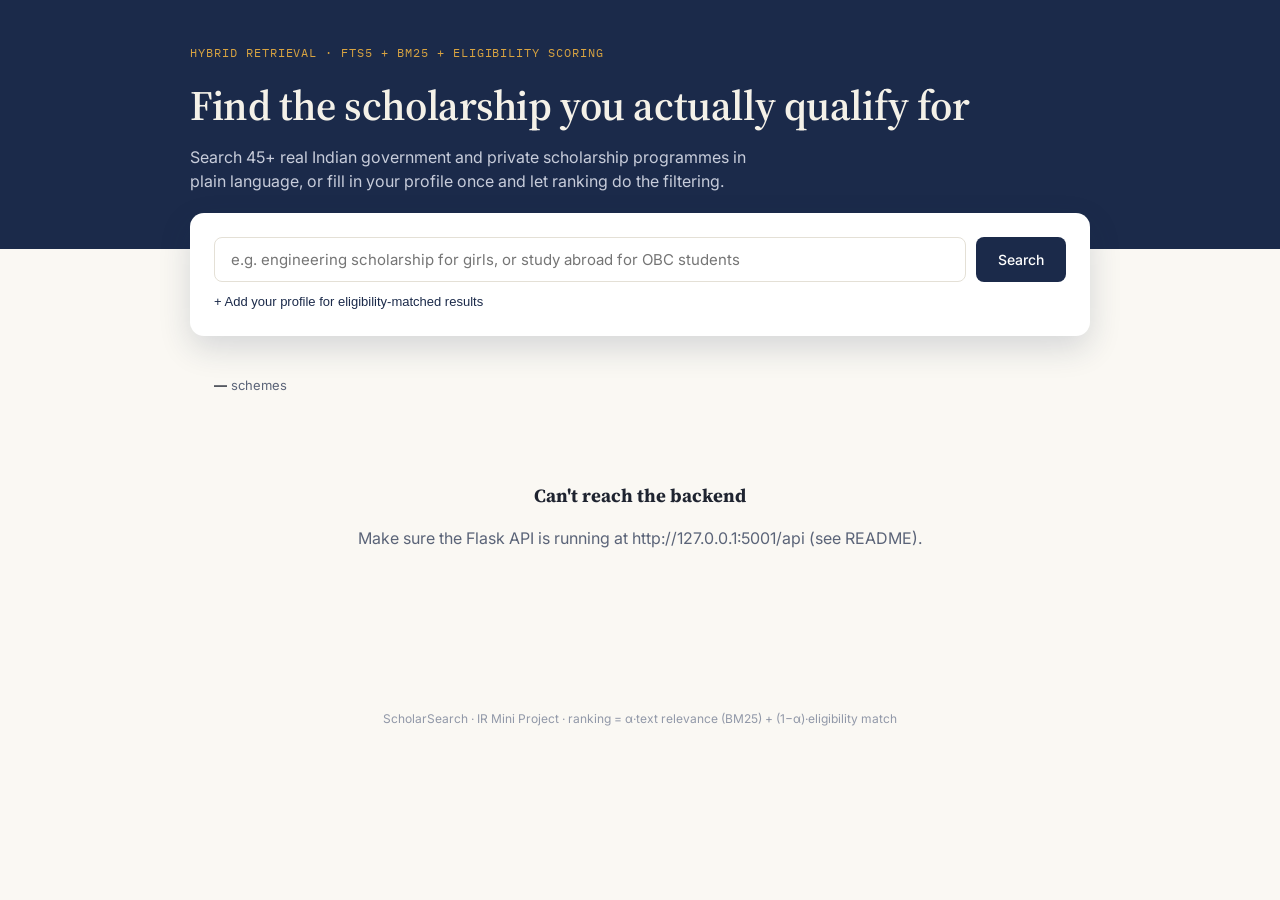
==== frontend/index.html @ e573c97e "Initial commit: ScholarSearch IR mini-project" ====
<!DOCTYPE html>
<html lang="en">
<head>
<meta charset="UTF-8" />
<meta name="viewport" content="width=device-width, initial-scale=1.0" />
<title>ScholarSearch — Find the scholarship you actually qualify for</title>
<link rel="preconnect" href="https://fonts.googleapis.com">
<link href="https://fonts.googleapis.com/css2?family=Source+Serif+4:opsz,wght@8..60,400;8..60,600&family=Inter:wght@400;500;600&family=IBM+Plex+Mono:wght@500&display=swap" rel="stylesheet">
<style>
  :root {
    --navy: #1B2A4A;
    --navy-light: #2C3E63;
    --gold: #D9A441;
    --gold-dark: #A87A24;
    --paper: #FAF8F3;
    --paper-card: #FFFFFF;
    --ink: #1F2430;
    --ink-secondary: #5B6478;
    --ink-muted: #9198A8;
    --line: #E4E0D6;
    --green: #2F7D5C;
    --green-bg: #E7F4EE;
    --coral: #C24C34;
    --coral-bg: #FBEBE7;
  }
  * { box-sizing: border-box; }
  body {
    margin: 0;
    background: var(--paper);
    color: var(--ink);
    font-family: 'Inter', -apple-system, sans-serif;
    line-height: 1.5;
  }
  .serif { font-family: 'Source Serif 4', Georgia, serif; }
  .mono { font-family: 'IBM Plex Mono', monospace; }

  header {
    background: var(--navy);
    color: #F4F1E8;
    padding: 2.75rem 1.5rem 3.5rem;
    position: relative;
  }
  .header-inner { max-width: 900px; margin: 0 auto; }
  .eyebrow {
    font-family: 'IBM Plex Mono', monospace;
    font-size: 12px;
    letter-spacing: 0.08em;
    text-transform: uppercase;
    color: var(--gold);
    margin: 0 0 0.75rem;
  }
  h1 {
    font-family: 'Source Serif 4', Georgia, serif;
    font-weight: 600;
    font-size: clamp(28px, 4.5vw, 42px);
    margin: 0 0 0.5rem;
    letter-spacing: -0.01em;
  }
  header p.sub {
    color: #C7CCDA;
    font-size: 16px;
    max-width: 560px;
    margin: 0;
  }

  .search-card {
    max-width: 900px;
    margin: -2.25rem auto 0;
    background: var(--paper-card);
    border-radius: 14px;
    box-shadow: 0 12px 32px rgba(27,42,74,0.16);
    padding: 1.5rem;
    position: relative;
    z-index: 2;
  }
  .search-row { display: flex; gap: 10px; }
  .search-row input[type="text"] {
    flex: 1;
    padding: 12px 16px;
    font-size: 15px;
    border: 1.5px solid var(--line);
    border-radius: 8px;
    font-family: 'Inter', sans-serif;
    color: var(--ink);
  }
  .search-row input[type="text"]:focus {
    outline: none;
    border-color: var(--navy);
  }
  .search-row button {
    background: var(--navy);
    color: #fff;
    border: none;
    border-radius: 8px;
    padding: 0 22px;
    font-size: 14px;
    font-weight: 500;
    cursor: pointer;
    font-family: 'Inter', sans-serif;
  }
  .search-row button:hover { background: var(--navy-light); }

  .toggle-profile {
    margin-top: 12px;
    background: none;
    border: none;
    color: var(--navy);
    font-size: 13px;
    font-weight: 500;
    cursor: pointer;
    padding: 0;
    display: inline-flex;
    align-items: center;
    gap: 4px;
  }

  .profile-panel {
    margin-top: 1rem;
    padding-top: 1rem;
    border-top: 1px solid var(--line);
    display: none;
    grid-template-columns: repeat(auto-fit, minmax(140px, 1fr));
    gap: 12px;
  }
  .profile-panel.open { display: grid; }
  .field label {
    display: block;
    font-size: 11px;
    text-transform: uppercase;
    letter-spacing: 0.04em;
    color: var(--ink-muted);
    margin-bottom: 4px;
  }
  .field select, .field input {
    width: 100%;
    padding: 9px 10px;
    border: 1.5px solid var(--line);
    border-radius: 7px;
    font-size: 13px;
    font-family: 'Inter', sans-serif;
    color: var(--ink);
    background: #fff;
  }

  main { max-width: 900px; margin: 0 auto; padding: 2.5rem 1.5rem 4rem; }
  .results-meta {
    display: flex;
    justify-content: space-between;
    align-items: baseline;
    margin-bottom: 1.25rem;
    font-size: 13px;
    color: var(--ink-secondary);
  }
  .results-meta .count { font-weight: 600; color: var(--ink); }

  .scheme-card {
    background: var(--paper-card);
    border: 1px solid var(--line);
    border-radius: 12px;
    padding: 1.25rem 1.4rem;
    margin-bottom: 14px;
    display: flex;
    gap: 1.25rem;
    align-items: flex-start;
  }
  .scheme-main { flex: 1; min-width: 0; }
  .scheme-name {
    font-family: 'Source Serif 4', Georgia, serif;
    font-size: 18px;
    font-weight: 600;
    margin: 0 0 4px;
    color: var(--navy);
  }
  .scheme-provider { font-size: 13px; color: var(--ink-secondary); margin: 0 0 10px; }
  .scheme-desc { font-size: 14px; color: var(--ink); margin: 0 0 12px; line-height: 1.6; }
  .tag-row { display: flex; flex-wrap: wrap; gap: 6px; margin-bottom: 10px; }
  .tag {
    font-size: 11.5px;
    padding: 3px 9px;
    border-radius: 20px;
    background: #F0EFE9;
    color: var(--ink-secondary);
    font-weight: 500;
  }
  .tag.category { background: var(--green-bg); color: var(--green); }
  .benefit-line {
    font-size: 13px;
    color: var(--ink-secondary);
    display: flex;
    align-items: center;
    gap: 6px;
  }
  .benefit-line .mono { color: var(--gold-dark); font-weight: 500; }
  .scheme-link {
    font-size: 13px;
    color: var(--navy);
    text-decoration: none;
    font-weight: 500;
  }
  .scheme-link:hover { text-decoration: underline; }

  .match-seal {
    flex-shrink: 0;
    width: 84px;
    text-align: center;
  }
  .seal-circle {
    width: 72px;
    height: 72px;
    border-radius: 50%;
    border: 2.5px solid var(--gold);
    display: flex;
    flex-direction: column;
    align-items: center;
    justify-content: center;
    position: relative;
    background: #FFFDF7;
  }
  .seal-circle::before {
    content: '';
    position: absolute;
    inset: 4px;
    border-radius: 50%;
    border: 1px dashed var(--gold);
    opacity: 0.5;
  }
  .seal-pct {
    font-family: 'IBM Plex Mono', monospace;
    font-weight: 600;
    font-size: 17px;
    color: var(--navy);
  }
  .seal-label {
    font-size: 8.5px;
    text-transform: uppercase;
    letter-spacing: 0.05em;
    color: var(--gold-dark);
    margin-top: 1px;
  }
  .seal-circle.low { border-color: var(--ink-muted); }
  .seal-circle.low .seal-label { color: var(--ink-muted); }

  .empty-state {
    text-align: center;
    padding: 3rem 1rem;
    color: var(--ink-secondary);
  }
  .empty-state h3 { font-family: 'Source Serif 4', serif; color: var(--ink); margin-bottom: 6px; }

  footer {
    text-align: center;
    padding: 2rem 1.5rem 3rem;
    font-size: 12px;
    color: var(--ink-muted);
  }

  @media (max-width: 600px) {
    .scheme-card { flex-direction: column; }
    .match-seal { align-self: flex-end; }
  }
</style>
</head>
<body>

<header>
  <div class="header-inner">
    <p class="eyebrow">Hybrid retrieval &middot; FTS5 + BM25 + eligibility scoring</p>
    <h1>Find the scholarship you actually qualify for</h1>
    <p class="sub">Search 45+ real Indian government and private scholarship programmes in plain language, or fill in your profile once and let ranking do the filtering.</p>
  </div>
</header>

<div class="search-card">
  <div class="search-row">
    <input type="text" id="queryInput" placeholder="e.g. engineering scholarship for girls, or study abroad for OBC students" />
    <button id="searchBtn">Search</button>
  </div>
  <button class="toggle-profile" id="toggleProfile">+ Add your profile for eligibility-matched results</button>
  <div class="profile-panel" id="profilePanel">
    <div class="field">
      <label>Category</label>
      <select id="p_category">
        <option value="">Any</option>
        <option>General</option><option>OBC</option><option>SC</option><option>ST</option>
        <option>EWS</option><option>Minority</option><option>PWD</option>
      </select>
    </div>
    <div class="field">
      <label>Gender</label>
      <select id="p_gender">
        <option value="">Any</option><option>Female</option><option>Male</option>
      </select>
    </div>
    <div class="field">
      <label>State</label>
      <select id="p_state">
        <option value="">Any</option><option>Maharashtra</option><option>All India</option>
      </select>
    </div>
    <div class="field">
      <label>Level</label>
      <select id="p_level">
        <option value="">Any</option><option>School</option><option>UG</option><option>PG</option>
        <option>PhD</option><option>Diploma</option><option>Study Abroad</option>
      </select>
    </div>
    <div class="field">
      <label>Family income (₹/yr)</label>
      <input type="number" id="p_income" placeholder="e.g. 250000" />
    </div>
    <div class="field">
      <label>Marks (%)</label>
      <input type="number" id="p_percentage" placeholder="e.g. 75" />
    </div>
  </div>
</div>

<main>
  <div class="results-meta">
    <span><span class="count" id="resultCount">—</span> schemes</span>
    <span id="rankingMode"></span>
  </div>
  <div id="results"></div>
</main>

<footer>
  ScholarSearch &middot; IR Mini Project &middot; ranking = &alpha;&middot;text relevance (BM25) + (1&minus;&alpha;)&middot;eligibility match
</footer>

<script>
const API_BASE = 'http://127.0.0.1:5001/api';

const el = id => document.getElementById(id);
const resultsEl = el('results');
const resultCountEl = el('resultCount');
const rankingModeEl = el('rankingMode');

el('toggleProfile').addEventListener('click', () => {
  const panel = el('profilePanel');
  panel.classList.toggle('open');
  el('toggleProfile').textContent = panel.classList.contains('open')
    ? '\u2212 Hide profile'
    : '+ Add your profile for eligibility-matched results';
});

function getProfile() {
  const profile = {};
  const cat = el('p_category').value; if (cat) profile.category = cat;
  const gender = el('p_gender').value; if (gender) profile.gender = gender;
  const state = el('p_state').value; if (state) profile.state = state;
  const level = el('p_level').value; if (level) profile.level = level;
  const income = el('p_income').value; if (income) profile.income = parseInt(income, 10);
  const pct = el('p_percentage').value; if (pct) profile.percentage = parseFloat(pct);
  return profile;
}

function sealClass(score) {
  return score >= 0.6 ? '' : 'low';
}

function renderResults(data) {
  resultCountEl.textContent = data.count;
  rankingModeEl.textContent = data.profile_applied
    ? `\u03b1 = ${data.alpha} (text + eligibility)`
    : (data.query ? 'text relevance only' : 'showing all');

  if (data.results.length === 0) {
    resultsEl.innerHTML = `<div class="empty-state"><h3>No matching schemes</h3><p>Try a broader query or fewer profile filters.</p></div>`;
    return;
  }

  resultsEl.innerHTML = data.results.map(s => `
    <div class="scheme-card">
      <div class="scheme-main">
        <p class="scheme-name">${s.name}</p>
        <p class="scheme-provider">${s.provider}</p>
        <p class="scheme-desc">${s.description}</p>
        <div class="tag-row">
          <span class="tag category">${s.category}</span>
          <span class="tag">${s.level}</span>
          <span class="tag">${s.state}</span>
          ${s.gender !== 'Any' ? `<span class="tag">${s.gender} only</span>` : ''}
        </div>
        <p class="benefit-line"><span class="mono">${s.benefit_amount}</span></p>
        <a class="scheme-link" href="${s.url}" target="_blank" rel="noopener">Official portal &rarr;</a>
      </div>
      <div class="match-seal">
        <div class="seal-circle ${sealClass(s.match_score)}">
          <span class="seal-pct">${Math.round(s.match_score * 100)}%</span>
          <span class="seal-label">match</span>
        </div>
      </div>
    </div>
  `).join('');
}

async function runSearch() {
  const query = el('queryInput').value.trim();
  const profile = getProfile();
  resultsEl.innerHTML = `<div class="empty-state">Searching…</div>`;
  try {
    const res = await fetch(`${API_BASE}/search`, {
      method: 'POST',
      headers: { 'Content-Type': 'application/json' },
      body: JSON.stringify({ query, profile }),
    });
    const data = await res.json();
    renderResults(data);
  } catch (err) {
    resultsEl.innerHTML = `<div class="empty-state"><h3>Can't reach the backend</h3><p>Make sure the Flask API is running at ${API_BASE} (see README).</p></div>`;
  }
}

el('searchBtn').addEventListener('click', runSearch);
el('queryInput').addEventListener('keydown', e => { if (e.key === 'Enter') runSearch(); });
['p_category','p_gender','p_state','p_level','p_income','p_percentage'].forEach(id => {
  el(id).addEventListener('change', runSearch);
});

runSearch();
</script>

</body>
</html>
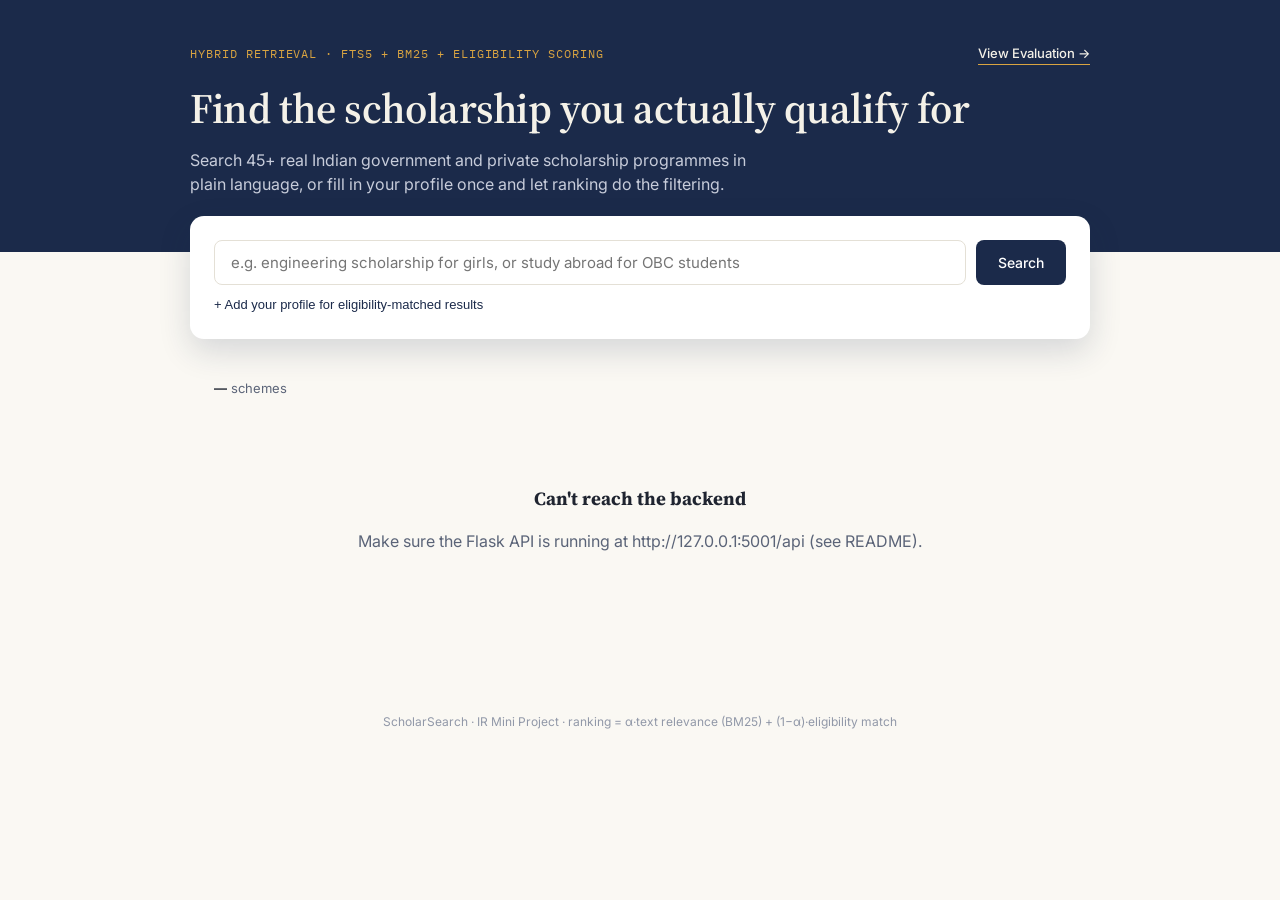
==== commit 31ead0d4: "Add evaluation dashboard with live MAP/NDCG charts; fix eligibility hard-disqualifier in evaluate.py" ====
--- a/frontend/index.html
+++ b/frontend/index.html
@@ -49,6 +49,23 @@
     color: var(--gold);
     margin: 0 0 0.75rem;
   }
+  .eyebrow-row {
+    display: flex;
+    justify-content: space-between;
+    align-items: baseline;
+    gap: 1rem;
+    flex-wrap: wrap;
+    margin-bottom: 0.75rem;
+  }
+  .eyebrow-row .eyebrow { margin: 0; }
+  .nav-link {
+    font-size: 13px;
+    font-weight: 500;
+    color: #F4F1E8;
+    text-decoration: none;
+    border-bottom: 1px solid var(--gold);
+  }
+  .nav-link:hover { color: var(--gold); }
   h1 {
     font-family: 'Source Serif 4', Georgia, serif;
     font-weight: 600;
@@ -264,7 +281,10 @@
 
 <header>
   <div class="header-inner">
-    <p class="eyebrow">Hybrid retrieval &middot; FTS5 + BM25 + eligibility scoring</p>
+    <div class="eyebrow-row">
+      <p class="eyebrow">Hybrid retrieval &middot; FTS5 + BM25 + eligibility scoring</p>
+      <a class="nav-link" href="evaluation.html">View Evaluation &rarr;</a>
+    </div>
     <h1>Find the scholarship you actually qualify for</h1>
     <p class="sub">Search 45+ real Indian government and private scholarship programmes in plain language, or fill in your profile once and let ranking do the filtering.</p>
   </div>
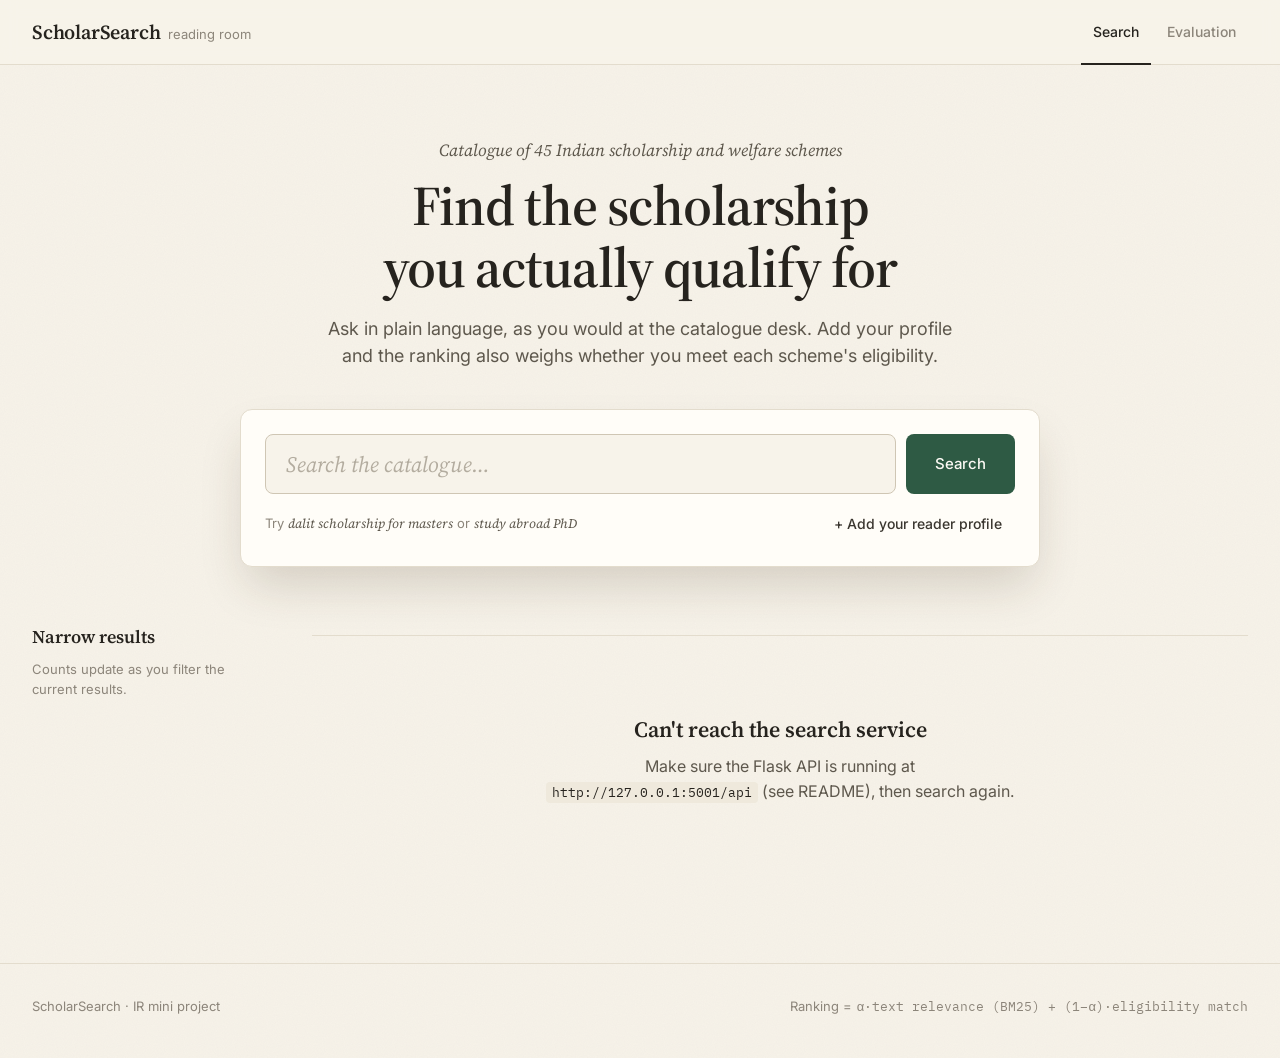
==== commit 15fe1303: "Reading room UI (pre-stamp office)" ====
--- a/frontend/index.html
+++ b/frontend/index.html
@@ -4,347 +4,432 @@
 <meta charset="UTF-8" />
 <meta name="viewport" content="width=device-width, initial-scale=1.0" />
 <title>ScholarSearch — Find the scholarship you actually qualify for</title>
+<meta name="description" content="Search Indian government and private scholarships in plain language, ranked by text relevance and by how well you meet each scheme's eligibility." />
+<link rel="icon" href="data:image/svg+xml,%3Csvg xmlns='http://www.w3.org/2000/svg' viewBox='0 0 32 32'%3E%3Crect width='32' height='32' rx='6' fill='%232E5A44'/%3E%3Ctext x='16' y='23' text-anchor='middle' font-family='Georgia,serif' font-size='20' font-weight='600' fill='%23FBF9F4'%3ES%3C/text%3E%3C/svg%3E" />
 <link rel="preconnect" href="https://fonts.googleapis.com">
-<link href="https://fonts.googleapis.com/css2?family=Source+Serif+4:opsz,wght@8..60,400;8..60,600&family=Inter:wght@400;500;600&family=IBM+Plex+Mono:wght@500&display=swap" rel="stylesheet">
+<link rel="preconnect" href="https://fonts.gstatic.com" crossorigin>
+<link href="https://fonts.googleapis.com/css2?family=Source+Serif+4:ital,opsz,wght@0,8..60,400;0,8..60,600;1,8..60,400&family=Inter:wght@400;500;600&family=IBM+Plex+Mono:wght@400;500&display=swap" rel="stylesheet">
+<link rel="stylesheet" href="styles.css">
 <style>
-  :root {
-    --navy: #1B2A4A;
-    --navy-light: #2C3E63;
-    --gold: #D9A441;
-    --gold-dark: #A87A24;
-    --paper: #FAF8F3;
-    --paper-card: #FFFFFF;
-    --ink: #1F2430;
-    --ink-secondary: #5B6478;
-    --ink-muted: #9198A8;
-    --line: #E4E0D6;
-    --green: #2F7D5C;
-    --green-bg: #E7F4EE;
-    --coral: #C24C34;
-    --coral-bg: #FBEBE7;
-  }
-  * { box-sizing: border-box; }
-  body {
-    margin: 0;
+  /* ---------- Catalog desk (search) ---------- */
+  .desk {
+    max-width: 800px;
+    margin: 0 auto;
+    padding: 24px;
+    box-shadow: var(--e3);
+  }
+  .search-row { display: flex; gap: 10px; }
+  .search-input {
+    flex: 1;
+    min-width: 0;
+    height: 60px;
+    padding: 0 20px;
+    font-family: var(--font-serif);
+    font-size: 22px;
+    color: var(--ink);
     background: var(--paper);
+    border: 1px solid var(--hairline-strong);
+    border-radius: var(--r-md);
+    transition: border-color var(--ease), box-shadow var(--ease);
+  }
+  .search-input::placeholder { color: var(--muted); font-style: italic; }
+  .search-input:focus {
+    outline: none;
+    border-color: var(--accent);
+    box-shadow: 0 0 0 1px var(--accent);
+  }
+  .search-row .btn { min-height: 60px; padding: 0 28px; font-size: 15px; }
+
+  .desk-foot {
+    display: flex;
+    justify-content: space-between;
+    align-items: center;
+    gap: 8px 16px;
+    flex-wrap: wrap;
+    margin-top: 12px;
+  }
+  .desk-hint { font-size: 13px; color: var(--stone); margin: 0; }
+  .desk-hint em { font-family: var(--font-serif); color: var(--slate); }
+
+  .profile-panel {
+    margin-top: 16px;
+    padding-top: 16px;
+    border-top: 1px solid var(--hairline-soft);
+    display: grid;
+    grid-template-columns: repeat(auto-fit, minmax(150px, 1fr));
+    gap: 12px;
+  }
+  .profile-panel[hidden] { display: none; }
+  .profile-note {
+    grid-column: 1 / -1;
+    font-size: 13px;
+    color: var(--slate);
+    margin: 0 0 4px;
+  }
+  .field label {
+    display: block;
+    font-size: 13px;
+    font-weight: 500;
+    color: var(--slate);
+    margin-bottom: 4px;
+  }
+  .field select, .field input {
+    width: 100%;
+    height: 44px;
+    padding: 0 12px;
+    border: 1px solid var(--hairline-strong);
+    border-radius: var(--r-md);
+    font-family: var(--font-sans);
+    font-size: 14px;
     color: var(--ink);
-    font-family: 'Inter', -apple-system, sans-serif;
-    line-height: 1.5;
-  }
-  .serif { font-family: 'Source Serif 4', Georgia, serif; }
-  .mono { font-family: 'IBM Plex Mono', monospace; }
-
-  header {
-    background: var(--navy);
-    color: #F4F1E8;
-    padding: 2.75rem 1.5rem 3.5rem;
-    position: relative;
-  }
-  .header-inner { max-width: 900px; margin: 0 auto; }
-  .eyebrow {
-    font-family: 'IBM Plex Mono', monospace;
-    font-size: 12px;
-    letter-spacing: 0.08em;
-    text-transform: uppercase;
-    color: var(--gold);
-    margin: 0 0 0.75rem;
-  }
-  .eyebrow-row {
+    background: var(--card);
+  }
+  .field select:focus, .field input:focus { outline: none; border-color: var(--accent); box-shadow: 0 0 0 1px var(--accent); }
+
+  /* ---------- Results layout ---------- */
+  .stacks {
+    display: grid;
+    grid-template-columns: 240px minmax(0, 1fr);
+    gap: 40px;
+    padding-block: 56px 96px;
+    align-items: start;
+  }
+
+  /* Facets */
+  .facets { position: sticky; top: 88px; }
+  .facets-toggle { display: none; }
+  .facets-head {
     display: flex;
     justify-content: space-between;
     align-items: baseline;
-    gap: 1rem;
-    flex-wrap: wrap;
-    margin-bottom: 0.75rem;
-  }
-  .eyebrow-row .eyebrow { margin: 0; }
-  .nav-link {
+    margin-bottom: 8px;
+  }
+  .facets-head h2 { font-size: 18px; margin: 0; }
+  .clear-btn {
+    background: none;
+    border: none;
+    padding: 4px 0;
+    font-family: var(--font-sans);
     font-size: 13px;
     font-weight: 500;
-    color: #F4F1E8;
-    text-decoration: none;
-    border-bottom: 1px solid var(--gold);
-  }
-  .nav-link:hover { color: var(--gold); }
-  h1 {
-    font-family: 'Source Serif 4', Georgia, serif;
+    color: var(--accent);
+    cursor: pointer;
+  }
+  .clear-btn:hover { text-decoration: underline; text-underline-offset: 3px; }
+  .clear-btn[hidden] { display: none; }
+  .facet-scope { font-size: 13px; color: var(--stone); margin: 0 0 16px; }
+  .facet-group { border: none; padding: 0; margin: 0 0 20px; }
+  .facet-group legend {
+    font-size: 13px;
     font-weight: 600;
-    font-size: clamp(28px, 4.5vw, 42px);
-    margin: 0 0 0.5rem;
-    letter-spacing: -0.01em;
-  }
-  header p.sub {
-    color: #C7CCDA;
-    font-size: 16px;
-    max-width: 560px;
+    color: var(--charcoal);
+    padding: 0;
+    margin-bottom: 6px;
+  }
+  .facet-option {
+    display: flex;
+    align-items: center;
+    gap: 10px;
+    padding: 5px 6px;
+    margin: 0 -6px;
+    border-radius: var(--r-sm);
+    font-size: 14px;
+    color: var(--charcoal);
+    cursor: pointer;
+    transition: background-color var(--ease);
+  }
+  .facet-option:hover { background: var(--surface); }
+  .facet-option input {
+    width: 16px;
+    height: 16px;
     margin: 0;
-  }
-
-  .search-card {
-    max-width: 900px;
-    margin: -2.25rem auto 0;
-    background: var(--paper-card);
-    border-radius: 14px;
-    box-shadow: 0 12px 32px rgba(27,42,74,0.16);
-    padding: 1.5rem;
-    position: relative;
-    z-index: 2;
-  }
-  .search-row { display: flex; gap: 10px; }
-  .search-row input[type="text"] {
-    flex: 1;
-    padding: 12px 16px;
-    font-size: 15px;
-    border: 1.5px solid var(--line);
-    border-radius: 8px;
-    font-family: 'Inter', sans-serif;
-    color: var(--ink);
-  }
-  .search-row input[type="text"]:focus {
-    outline: none;
-    border-color: var(--navy);
-  }
-  .search-row button {
-    background: var(--navy);
-    color: #fff;
-    border: none;
-    border-radius: 8px;
-    padding: 0 22px;
-    font-size: 14px;
-    font-weight: 500;
-    cursor: pointer;
-    font-family: 'Inter', sans-serif;
-  }
-  .search-row button:hover { background: var(--navy-light); }
-
-  .toggle-profile {
-    margin-top: 12px;
-    background: none;
-    border: none;
-    color: var(--navy);
-    font-size: 13px;
-    font-weight: 500;
-    cursor: pointer;
-    padding: 0;
-    display: inline-flex;
-    align-items: center;
-    gap: 4px;
-  }
-
-  .profile-panel {
-    margin-top: 1rem;
-    padding-top: 1rem;
-    border-top: 1px solid var(--line);
-    display: none;
-    grid-template-columns: repeat(auto-fit, minmax(140px, 1fr));
-    gap: 12px;
-  }
-  .profile-panel.open { display: grid; }
-  .field label {
-    display: block;
-    font-size: 11px;
-    text-transform: uppercase;
-    letter-spacing: 0.04em;
-    color: var(--ink-muted);
-    margin-bottom: 4px;
-  }
-  .field select, .field input {
-    width: 100%;
-    padding: 9px 10px;
-    border: 1.5px solid var(--line);
-    border-radius: 7px;
-    font-size: 13px;
-    font-family: 'Inter', sans-serif;
-    color: var(--ink);
-    background: #fff;
-  }
-
-  main { max-width: 900px; margin: 0 auto; padding: 2.5rem 1.5rem 4rem; }
+    accent-color: var(--accent);
+    flex-shrink: 0;
+  }
+  .facet-option .facet-label { flex: 1; min-width: 0; }
+  .facet-option .facet-count {
+    font-family: var(--font-mono);
+    font-variant-numeric: tabular-nums;
+    font-size: 12px;
+    color: var(--stone);
+  }
+  .facet-option.is-empty { color: var(--muted); cursor: default; }
+  .facet-option.is-empty:hover { background: none; }
+  .facet-option.is-empty .facet-count { color: var(--muted); }
+
+  /* Results meta */
   .results-meta {
     display: flex;
     justify-content: space-between;
     align-items: baseline;
-    margin-bottom: 1.25rem;
+    gap: 4px 16px;
+    flex-wrap: wrap;
+    padding-bottom: 12px;
+    margin-bottom: 20px;
+    border-bottom: 1px solid var(--hairline);
+    font-size: 14px;
+    color: var(--slate);
+  }
+  .results-meta strong { color: var(--ink); font-weight: 600; }
+  .ranking-mode { font-size: 13px; color: var(--stone); }
+  .ranking-mode .mono { color: var(--slate); }
+
+  /* ---------- Index cards ---------- */
+  .index-card {
+    position: relative;
+    padding: 20px 24px 16px;
+    margin-bottom: 16px;
+    transition: box-shadow var(--ease), border-color var(--ease);
+  }
+  .index-card:hover { box-shadow: var(--e1); border-color: var(--hairline-strong); }
+  .card-top {
+    display: flex;
+    justify-content: space-between;
+    align-items: flex-start;
+    gap: 16px;
+    padding-bottom: 12px;
+    margin-bottom: 14px;
+    border-bottom: 1px solid var(--accent);
+  }
+  .call-number {
+    display: inline-block;
+    font-family: var(--font-mono);
+    font-size: 12px;
+    letter-spacing: 0.04em;
+    color: var(--charcoal);
+    background: var(--surface-soft);
+    border: 1px solid var(--hairline);
+    border-radius: var(--r-xs);
+    padding: 2px 8px;
+    margin-bottom: 10px;
+  }
+  .card-title { font-size: 22px; line-height: 1.3; margin: 0 0 2px; }
+  .card-provider { font-size: 14px; color: var(--slate); margin: 0; }
+
+  .stamp {
+    flex-shrink: 0;
+    min-width: 76px;
+    text-align: center;
+    padding: 6px 10px 5px;
+    border: 1.5px solid var(--accent);
+    border-radius: var(--r-sm);
+    color: var(--accent);
+  }
+  .stamp-pct {
+    display: block;
+    font-family: var(--font-mono);
+    font-variant-numeric: tabular-nums;
+    font-size: 20px;
+    font-weight: 500;
+    line-height: 1.1;
+  }
+  .stamp-label { display: block; font-size: 11px; font-weight: 500; letter-spacing: 0.02em; }
+  .stamp.is-low { border-color: var(--hairline-strong); color: var(--slate); }
+  .stamp.is-ineligible { border-color: var(--hairline-strong); color: var(--stone); border-style: dashed; }
+
+  .card-desc { font-size: 15px; color: var(--charcoal); margin: 0 0 14px; max-width: 72ch; }
+  .card-desc mark {
+    background: var(--accent-tint);
+    color: var(--ink);
+    padding: 0 2px;
+    border-radius: 2px;
+    box-shadow: inset 0 -1px 0 var(--accent);
+  }
+
+  .chips { display: flex; flex-wrap: wrap; gap: 6px; margin-bottom: 14px; }
+  .chip {
+    font-size: 12px;
+    font-weight: 500;
+    padding: 2px 8px;
+    border-radius: var(--r-xs);
+    background: var(--surface);
+    color: var(--slate);
+  }
+  .chip.chip-accent { background: var(--accent-tint); color: var(--accent); }
+
+  .card-foot {
+    display: flex;
+    justify-content: space-between;
+    align-items: center;
+    gap: 8px 16px;
+    flex-wrap: wrap;
+    padding-top: 12px;
+    border-top: 1px dashed var(--hairline);
+  }
+  .benefit { font-family: var(--font-mono); font-size: 13px; color: var(--charcoal); }
+  .card-actions { display: flex; align-items: center; gap: 8px 16px; flex-wrap: wrap; }
+  .why-toggle .chev { display: inline-block; transition: transform var(--ease); }
+  .why-toggle[aria-expanded="true"] .chev { transform: rotate(90deg); }
+
+  /* "Why this result?" */
+  .why {
+    margin-top: 14px;
+    padding: 16px;
+    background: var(--surface-soft);
+    border-radius: var(--r-md);
+  }
+  .why[hidden] { display: none; }
+  .why-row {
+    display: grid;
+    grid-template-columns: 200px minmax(0, 1fr) 52px;
+    align-items: center;
+    gap: 12px;
+    margin-bottom: 10px;
     font-size: 13px;
-    color: var(--ink-secondary);
-  }
-  .results-meta .count { font-weight: 600; color: var(--ink); }
-
-  .scheme-card {
-    background: var(--paper-card);
-    border: 1px solid var(--line);
-    border-radius: 12px;
-    padding: 1.25rem 1.4rem;
-    margin-bottom: 14px;
-    display: flex;
-    gap: 1.25rem;
-    align-items: flex-start;
-  }
-  .scheme-main { flex: 1; min-width: 0; }
-  .scheme-name {
-    font-family: 'Source Serif 4', Georgia, serif;
-    font-size: 18px;
-    font-weight: 600;
-    margin: 0 0 4px;
-    color: var(--navy);
-  }
-  .scheme-provider { font-size: 13px; color: var(--ink-secondary); margin: 0 0 10px; }
-  .scheme-desc { font-size: 14px; color: var(--ink); margin: 0 0 12px; line-height: 1.6; }
-  .tag-row { display: flex; flex-wrap: wrap; gap: 6px; margin-bottom: 10px; }
-  .tag {
-    font-size: 11.5px;
-    padding: 3px 9px;
-    border-radius: 20px;
-    background: #F0EFE9;
-    color: var(--ink-secondary);
-    font-weight: 500;
-  }
-  .tag.category { background: var(--green-bg); color: var(--green); }
-  .benefit-line {
-    font-size: 13px;
-    color: var(--ink-secondary);
-    display: flex;
-    align-items: center;
-    gap: 6px;
-  }
-  .benefit-line .mono { color: var(--gold-dark); font-weight: 500; }
-  .scheme-link {
-    font-size: 13px;
-    color: var(--navy);
-    text-decoration: none;
-    font-weight: 500;
-  }
-  .scheme-link:hover { text-decoration: underline; }
-
-  .match-seal {
-    flex-shrink: 0;
-    width: 84px;
-    text-align: center;
-  }
-  .seal-circle {
-    width: 72px;
-    height: 72px;
-    border-radius: 50%;
-    border: 2.5px solid var(--gold);
-    display: flex;
-    flex-direction: column;
-    align-items: center;
-    justify-content: center;
-    position: relative;
-    background: #FFFDF7;
-  }
-  .seal-circle::before {
-    content: '';
-    position: absolute;
-    inset: 4px;
-    border-radius: 50%;
-    border: 1px dashed var(--gold);
-    opacity: 0.5;
-  }
-  .seal-pct {
-    font-family: 'IBM Plex Mono', monospace;
-    font-weight: 600;
-    font-size: 17px;
-    color: var(--navy);
-  }
-  .seal-label {
-    font-size: 8.5px;
-    text-transform: uppercase;
-    letter-spacing: 0.05em;
-    color: var(--gold-dark);
-    margin-top: 1px;
-  }
-  .seal-circle.low { border-color: var(--ink-muted); }
-  .seal-circle.low .seal-label { color: var(--ink-muted); }
-
-  .empty-state {
-    text-align: center;
-    padding: 3rem 1rem;
-    color: var(--ink-secondary);
-  }
-  .empty-state h3 { font-family: 'Source Serif 4', serif; color: var(--ink); margin-bottom: 6px; }
-
-  footer {
-    text-align: center;
-    padding: 2rem 1.5rem 3rem;
-    font-size: 12px;
-    color: var(--ink-muted);
-  }
-
-  @media (max-width: 600px) {
-    .scheme-card { flex-direction: column; }
-    .match-seal { align-self: flex-end; }
+    color: var(--charcoal);
+  }
+  .why-row .why-label small { display: block; color: var(--stone); font-size: 12px; }
+  .why-track { display: block; height: 8px; background: var(--hairline-soft); border-radius: var(--r-xs); overflow: hidden; }
+  .why-fill { display: block; height: 100%; background: var(--slate); border-radius: var(--r-xs); }
+  .why-row.is-final .why-fill { background: var(--accent); }
+  .why-row.is-final { font-weight: 600; color: var(--ink); }
+  .why-row.is-na .why-track { background: repeating-linear-gradient(-45deg, var(--hairline-soft) 0 4px, transparent 4px 8px); }
+  .why-value { font-family: var(--font-mono); font-variant-numeric: tabular-nums; text-align: right; }
+  .why-row.is-na .why-value { color: var(--stone); }
+  .why-formula {
+    margin: 12px 0 0;
+    padding-top: 10px;
+    border-top: 1px solid var(--hairline);
+    font-size: 12.5px;
+    color: var(--slate);
+  }
+  .why-formula .mono { color: var(--charcoal); }
+
+  /* Skeleton card */
+  .index-card.is-loading .card-top { border-bottom-color: var(--hairline); }
+  .sk-line { height: 12px; margin-bottom: 10px; }
+
+  @media (max-width: 1023px) {
+    .stacks { grid-template-columns: 1fr; gap: 24px; padding-block-start: 40px; }
+    .facets { position: static; }
+    .facets-toggle { display: inline-flex; width: 100%; justify-content: space-between; }
+    .facets-body {
+      margin-top: 12px;
+      padding: 16px;
+      background: var(--card);
+      border: 1px solid var(--hairline);
+      border-radius: var(--r-lg);
+      display: grid;
+      grid-template-columns: repeat(auto-fit, minmax(180px, 1fr));
+      gap: 0 24px;
+    }
+    .facets-body[hidden] { display: none; }
+    .facets-body .facets-head, .facets-body .facet-scope { grid-column: 1 / -1; }
+  }
+  @media (max-width: 767px) {
+    .desk { padding: 16px; }
+    .search-input { height: 52px; font-size: 18px; padding: 0 14px; }
+    .search-row .btn { min-height: 52px; padding: 0 18px; }
+    .index-card { padding: 16px 16px 12px; }
+    .card-title { font-size: 19px; }
+    .stamp { min-width: 64px; padding: 5px 8px 4px; }
+    .stamp-pct { font-size: 17px; }
+    .why-row { grid-template-columns: minmax(0, 1fr) 52px; gap: 4px 12px; }
+    .why-row .why-label { grid-column: 1 / -1; }
   }
 </style>
 </head>
 <body>
-
-<header>
-  <div class="header-inner">
-    <div class="eyebrow-row">
-      <p class="eyebrow">Hybrid retrieval &middot; FTS5 + BM25 + eligibility scoring</p>
-      <a class="nav-link" href="evaluation.html">View Evaluation &rarr;</a>
-    </div>
-    <h1>Find the scholarship you actually qualify for</h1>
-    <p class="sub">Search 45+ real Indian government and private scholarship programmes in plain language, or fill in your profile once and let ranking do the filtering.</p>
-  </div>
-</header>
-
-<div class="search-card">
-  <div class="search-row">
-    <input type="text" id="queryInput" placeholder="e.g. engineering scholarship for girls, or study abroad for OBC students" />
-    <button id="searchBtn">Search</button>
-  </div>
-  <button class="toggle-profile" id="toggleProfile">+ Add your profile for eligibility-matched results</button>
-  <div class="profile-panel" id="profilePanel">
-    <div class="field">
-      <label>Category</label>
-      <select id="p_category">
-        <option value="">Any</option>
-        <option>General</option><option>OBC</option><option>SC</option><option>ST</option>
-        <option>EWS</option><option>Minority</option><option>PWD</option>
-      </select>
-    </div>
-    <div class="field">
-      <label>Gender</label>
-      <select id="p_gender">
-        <option value="">Any</option><option>Female</option><option>Male</option>
-      </select>
-    </div>
-    <div class="field">
-      <label>State</label>
-      <select id="p_state">
-        <option value="">Any</option><option>Maharashtra</option><option>All India</option>
-      </select>
-    </div>
-    <div class="field">
-      <label>Level</label>
-      <select id="p_level">
-        <option value="">Any</option><option>School</option><option>UG</option><option>PG</option>
-        <option>PhD</option><option>Diploma</option><option>Study Abroad</option>
-      </select>
-    </div>
-    <div class="field">
-      <label>Family income (₹/yr)</label>
-      <input type="number" id="p_income" placeholder="e.g. 250000" />
-    </div>
-    <div class="field">
-      <label>Marks (%)</label>
-      <input type="number" id="p_percentage" placeholder="e.g. 75" />
+<a class="skip-link" href="#results">Skip to results</a>
+
+<nav class="topnav" aria-label="Main">
+  <div class="container">
+    <a class="wordmark" href="index.html">ScholarSearch <span class="wordmark-note">reading room</span></a>
+    <div class="navlinks">
+      <a href="index.html" aria-current="page">Search</a>
+      <a href="evaluation.html">Evaluation</a>
     </div>
   </div>
-</div>
-
-<main>
-  <div class="results-meta">
-    <span><span class="count" id="resultCount">—</span> schemes</span>
-    <span id="rankingMode"></span>
+</nav>
+
+<header class="container page-head">
+  <p class="kicker">Catalogue of 45 Indian scholarship and welfare schemes</p>
+  <h1 class="display">Find the scholarship you actually qualify for</h1>
+  <p class="subtitle">Ask in plain language, as you would at the catalogue desk. Add your profile and the ranking also weighs whether you meet each scheme's eligibility.</p>
+</header>
+
+<section class="container" aria-label="Search">
+  <div class="card desk">
+    <form class="search-row" id="searchForm" role="search">
+      <label for="queryInput" class="visually-hidden">Search the catalogue</label>
+      <input class="search-input" type="text" id="queryInput" autocomplete="off" placeholder="Search the catalogue…" />
+      <button class="btn btn-primary" id="searchBtn" type="submit">Search</button>
+    </form>
+    <div class="desk-foot">
+      <p class="desk-hint">Try <em>dalit scholarship for masters</em> or <em>study abroad PhD</em></p>
+      <button class="btn btn-ghost" id="toggleProfile" type="button" aria-expanded="false" aria-controls="profilePanel">+ Add your reader profile</button>
+    </div>
+    <div class="profile-panel" id="profilePanel" hidden>
+      <p class="profile-note">Your profile re-ranks results by eligibility. Schemes restricted to a different gender or category score 0%.</p>
+      <div class="field">
+        <label for="p_category">Category</label>
+        <select id="p_category">
+          <option value="">Any</option>
+          <option>General</option><option>OBC</option><option>SC</option><option>ST</option>
+          <option>EWS</option><option>Minority</option><option>PWD</option>
+        </select>
+      </div>
+      <div class="field">
+        <label for="p_gender">Gender</label>
+        <select id="p_gender">
+          <option value="">Any</option><option>Female</option><option>Male</option>
+        </select>
+      </div>
+      <div class="field">
+        <label for="p_state">State</label>
+        <select id="p_state">
+          <option value="">Any</option><option>Maharashtra</option><option>All India</option>
+        </select>
+      </div>
+      <div class="field">
+        <label for="p_level">Level</label>
+        <select id="p_level">
+          <option value="">Any</option><option>School</option><option>UG</option><option>PG</option>
+          <option>PhD</option><option>Diploma</option><option>Study Abroad</option>
+        </select>
+      </div>
+      <div class="field">
+        <label for="p_income">Family income (₹/yr)</label>
+        <input type="number" id="p_income" inputmode="numeric" placeholder="e.g. 250000" />
+      </div>
+      <div class="field">
+        <label for="p_percentage">Marks (%)</label>
+        <input type="number" id="p_percentage" inputmode="decimal" placeholder="e.g. 75" />
+      </div>
+    </div>
   </div>
-  <div id="results"></div>
+</section>
+
+<main class="container stacks">
+  <aside class="facets" aria-label="Filter results">
+    <button class="btn btn-secondary facets-toggle" id="facetsToggle" type="button" aria-expanded="false" aria-controls="facetsBody">
+      <span>Filter results</span><span id="facetsToggleCount" class="mono"></span>
+    </button>
+    <div class="facets-body" id="facetsBody">
+      <div class="facets-head">
+        <h2>Narrow results</h2>
+        <button class="clear-btn" id="clearFacets" type="button" hidden>Clear all</button>
+      </div>
+      <p class="facet-scope">Counts update as you filter the current results.</p>
+      <div id="facetGroups"></div>
+    </div>
+  </aside>
+
+  <section aria-labelledby="resultsHeading">
+    <h2 id="resultsHeading" class="visually-hidden">Results</h2>
+    <div class="results-meta" aria-live="polite">
+      <span id="resultCount">Loading…</span>
+      <span class="ranking-mode" id="rankingMode"></span>
+    </div>
+    <div id="results" tabindex="-1"></div>
+  </section>
 </main>
 
-<footer>
-  ScholarSearch &middot; IR Mini Project &middot; ranking = &alpha;&middot;text relevance (BM25) + (1&minus;&alpha;)&middot;eligibility match
+<footer class="site-footer">
+  <div class="container">
+    <span>ScholarSearch · IR mini project</span>
+    <span>Ranking = <span class="mono">α·text relevance (BM25) + (1−α)·eligibility match</span></span>
+  </div>
 </footer>
 
 <script>
@@ -355,12 +440,146 @@
 const resultCountEl = el('resultCount');
 const rankingModeEl = el('rankingMode');
 
+let lastData = null;
+const activeFacets = { category: new Set(), level: new Set(), gender: new Set(), state: new Set() };
+
+// ---------- helpers ----------
+function escapeHtml(s) {
+  return String(s ?? '').replace(/[&<>"']/g, c => ({ '&': '&amp;', '<': '&lt;', '>': '&gt;', '"': '&quot;', "'": '&#39;' }[c]));
+}
+
+const STOPWORDS = new Set('a an and are as at be by for from in into is of on or the to with my i me am who students student'.split(' '));
+
+// Same normalisation as the backend's preprocess_query(): strip punctuation, lowercase.
+function queryTerms(query) {
+  return [...new Set(
+    query.toLowerCase().replace(/[^\w\s]/g, ' ').split(/\s+/)
+      .filter(t => t.length > 1 && !STOPWORDS.has(t))
+  )];
+}
+
+// Whole-word matches only, mirroring how FTS5 tokens match (no stemming).
+function highlight(text, terms) {
+  const safe = escapeHtml(text);
+  if (!terms.length) return safe;
+  const pattern = new RegExp(`\\b(${terms.map(t => t.replace(/[.*+?^${}()|[\]\\]/g, '\\$&')).join('|')})\\b`, 'gi');
+  return safe.replace(pattern, '<mark>$1</mark>');
+}
+
+// ---------- call numbers ----------
+const CAT_CODES = { general: 'GEN', ews: 'EWS', minority: 'MIN', obc: 'OBC', pwd: 'PWD', sc: 'SC', st: 'ST' };
+function levelCode(level) {
+  const l = (level || '').toLowerCase();
+  if (l.includes('abroad')) return 'ABR';
+  if (/^school/.test(l)) return 'SCH';
+  if (/^post-matric/.test(l)) return 'PMS';
+  if (/^m\.phil|^phd/.test(l)) return 'PHD';
+  if (/^pg/.test(l)) return 'PG';
+  if (/^diploma/.test(l)) return 'DIP';
+  if (/^professional/.test(l)) return 'PRF';
+  if (/^ug/.test(l)) return 'UG';
+  return 'GEN';
+}
+function callNumber(s) {
+  const cat = splitList(s.category).map(c => CAT_CODES[c.toLowerCase()] || c.toUpperCase()).join('/');
+  return `${cat} ${levelCode(s.level)} · ${String(s.scheme_id).padStart(3, '0')}`;
+}
+
+// ---------- facets (client-side, over the current results only) ----------
+function splitList(v) { return String(v || '').split(/[\/,]/).map(x => x.trim()).filter(Boolean); }
+
+const LEVEL_BUCKETS = [
+  ['School', /school|class/i],
+  ['Post-matric', /post-matric/i],
+  ['Diploma', /diploma/i],
+  ['Undergraduate', /\bug\b/i],
+  ['Postgraduate', /\bpg\b|masters/i],
+  ['PhD / research', /phd|m\.phil/i],
+  ['Professional', /professional/i],
+  ['Study abroad', /abroad/i],
+];
+
+const FACETS = [
+  { key: 'category', label: 'Category', values: s => splitList(s.category) },
+  { key: 'level', label: 'Level', values: s => LEVEL_BUCKETS.filter(([, re]) => re.test(s.level || '')).map(([name]) => name) },
+  { key: 'gender', label: 'Open to', values: s => [s.gender === 'Female' ? 'Women only' : 'All genders'] },
+  { key: 'state', label: 'Region', values: s => [s.state || 'Unspecified'] },
+];
+
+function passes(s, exceptKey) {
+  return FACETS.every(f => {
+    if (f.key === exceptKey) return true;
+    const sel = activeFacets[f.key];
+    return sel.size === 0 || f.values(s).some(v => sel.has(v));
+  });
+}
+
+function renderFacets(results) {
+  const groupsHtml = FACETS.map(f => {
+    const counts = new Map();
+    // Every value present in the full result set, so options don't vanish as you filter
+    results.forEach(s => f.values(s).forEach(v => { if (!counts.has(v)) counts.set(v, 0); }));
+    results.filter(s => passes(s, f.key)).forEach(s => f.values(s).forEach(v => counts.set(v, counts.get(v) + 1)));
+    activeFacets[f.key].forEach(v => { if (!counts.has(v)) counts.set(v, 0); });
+    if (!counts.size) return '';
+    const order = f.key === 'level' ? LEVEL_BUCKETS.map(([n]) => n) : null;
+    const entries = [...counts.entries()].sort((a, b) =>
+      order ? order.indexOf(a[0]) - order.indexOf(b[0]) : (b[1] - a[1]) || a[0].localeCompare(b[0]));
+    return `
+      <fieldset class="facet-group">
+        <legend>${f.label}</legend>
+        ${entries.map(([v, n]) => {
+          const checked = activeFacets[f.key].has(v);
+          const empty = n === 0 && !checked;
+          return `
+            <label class="facet-option${empty ? ' is-empty' : ''}">
+              <input type="checkbox" data-facet="${f.key}" value="${escapeHtml(v)}"${checked ? ' checked' : ''}${empty ? ' disabled' : ''}>
+              <span class="facet-label">${escapeHtml(v)}</span>
+              <span class="facet-count">${n}</span>
+            </label>`;
+        }).join('')}
+      </fieldset>`;
+  }).join('');
+  el('facetGroups').innerHTML = groupsHtml;
+
+  const activeCount = Object.values(activeFacets).reduce((n, set) => n + set.size, 0);
+  el('clearFacets').hidden = activeCount === 0;
+  el('facetsToggleCount').textContent = activeCount ? `${activeCount} active` : '';
+}
+
+el('facetGroups').addEventListener('change', e => {
+  const box = e.target.closest('input[data-facet]');
+  if (!box) return;
+  const set = activeFacets[box.dataset.facet];
+  box.checked ? set.add(box.value) : set.delete(box.value);
+  if (lastData) renderResults(lastData);
+});
+
+el('clearFacets').addEventListener('click', () => {
+  Object.values(activeFacets).forEach(set => set.clear());
+  if (lastData) renderResults(lastData);
+});
+
+el('facetsToggle').addEventListener('click', () => {
+  const body = el('facetsBody');
+  body.hidden = !body.hidden;
+  el('facetsToggle').setAttribute('aria-expanded', String(!body.hidden));
+});
+
+// Facets start collapsed on narrow screens, open on wide ones
+const narrowMq = window.matchMedia('(max-width: 1023px)');
+function syncFacetsLayout() {
+  el('facetsBody').hidden = narrowMq.matches && el('facetsToggle').getAttribute('aria-expanded') !== 'true';
+}
+narrowMq.addEventListener('change', syncFacetsLayout);
+syncFacetsLayout();
+
+// ---------- profile ----------
 el('toggleProfile').addEventListener('click', () => {
   const panel = el('profilePanel');
-  panel.classList.toggle('open');
-  el('toggleProfile').textContent = panel.classList.contains('open')
-    ? '\u2212 Hide profile'
-    : '+ Add your profile for eligibility-matched results';
+  panel.hidden = !panel.hidden;
+  el('toggleProfile').setAttribute('aria-expanded', String(!panel.hidden));
+  el('toggleProfile').textContent = panel.hidden ? '+ Add your reader profile' : '− Hide profile';
 });
 
 function getProfile() {
@@ -374,50 +593,133 @@
   return profile;
 }
 
-function sealClass(score) {
-  return score >= 0.6 ? '' : 'low';
+// ---------- rendering ----------
+const fmt = v => Number(v).toFixed(3);
+
+function whyRow(label, sub, value, { na = false, final = false } = {}) {
+  const width = na ? 100 : Math.max(0, Math.min(1, value)) * 100;
+  return `
+    <div class="why-row${na ? ' is-na' : ''}${final ? ' is-final' : ''}">
+      <span class="why-label">${label}${sub ? `<small>${sub}</small>` : ''}</span>
+      <span class="why-track"><span class="why-fill" style="width:${na ? 0 : width}%"></span></span>
+      <span class="why-value">${na ? 'n/a' : fmt(value)}</span>
+    </div>`;
+}
+
+function whyPanel(s, data, id) {
+  const textNa = !data.query;
+  const eligNa = !data.profile_applied;
+  const disqualified = data.profile_applied && s.eligibility_score === 0;
+  const a = data.alpha;
+  let formula;
+  if (disqualified) {
+    formula = `Your profile is outside this scheme's gender or category restriction, so the hybrid score is set to <span class="mono">0</span> regardless of text relevance.`;
+  } else if (textNa && eligNa) {
+    formula = `No query or profile given, so every scheme gets the same neutral score.`;
+  } else {
+    formula = `Hybrid = <span class="mono">${a}</span> × text + <span class="mono">${+(1 - a).toFixed(2)}</span> × eligibility` +
+      (textNa ? ` (no query, so text is a neutral 0.5)` : '') +
+      (eligNa ? ` (no profile, so eligibility doesn't count)` : '');
+  }
+  return `
+    <div class="why" id="${id}" hidden>
+      ${whyRow('Text relevance', 'BM25, normalised within these results', s.text_score, { na: textNa })}
+      ${whyRow('Eligibility match', 'Your profile vs. the scheme’s rules', s.eligibility_score, { na: eligNa })}
+      ${whyRow('Hybrid score', 'What the ranking uses', s.match_score, { final: true })}
+      <p class="why-formula">${formula}</p>
+    </div>`;
+}
+
+function stamp(s, data) {
+  const ineligible = data.profile_applied && s.eligibility_score === 0;
+  const cls = ineligible ? ' is-ineligible' : (s.match_score >= 0.6 ? '' : ' is-low');
+  return `
+    <div class="stamp${cls}" aria-label="${Math.round(s.match_score * 100)} percent match">
+      <span class="stamp-pct">${Math.round(s.match_score * 100)}%</span>
+      <span class="stamp-label">${ineligible ? 'ineligible' : 'match'}</span>
+    </div>`;
 }
 
 function renderResults(data) {
-  resultCountEl.textContent = data.count;
-  rankingModeEl.textContent = data.profile_applied
-    ? `\u03b1 = ${data.alpha} (text + eligibility)`
-    : (data.query ? 'text relevance only' : 'showing all');
-
-  if (data.results.length === 0) {
-    resultsEl.innerHTML = `<div class="empty-state"><h3>No matching schemes</h3><p>Try a broader query or fewer profile filters.</p></div>`;
+  lastData = data;
+  const all = data.results;
+  renderFacets(all);
+  const shown = all.filter(s => passes(s));
+
+  resultCountEl.innerHTML = shown.length === all.length
+    ? `<strong>${all.length}</strong> ${all.length === 1 ? 'scheme' : 'schemes'}`
+    : `Showing <strong>${shown.length}</strong> of ${all.length} schemes`;
+  rankingModeEl.innerHTML = data.profile_applied
+    ? `Ranked by text + eligibility, <span class="mono">α = ${data.alpha}</span>`
+    : (data.query ? 'Ranked by text relevance' : 'Full catalogue');
+
+  if (all.length === 0) {
+    resultsEl.innerHTML = `<div class="state"><h3>No matching schemes</h3><p>Try a broader query, or remove some profile details.</p></div>`;
     return;
   }
-
-  resultsEl.innerHTML = data.results.map(s => `
-    <div class="scheme-card">
-      <div class="scheme-main">
-        <p class="scheme-name">${s.name}</p>
-        <p class="scheme-provider">${s.provider}</p>
-        <p class="scheme-desc">${s.description}</p>
-        <div class="tag-row">
-          <span class="tag category">${s.category}</span>
-          <span class="tag">${s.level}</span>
-          <span class="tag">${s.state}</span>
-          ${s.gender !== 'Any' ? `<span class="tag">${s.gender} only</span>` : ''}
+  if (shown.length === 0) {
+    resultsEl.innerHTML = `<div class="state"><h3>No schemes match these filters</h3><p>Uncheck a filter, or <button class="clear-btn" type="button" onclick="document.getElementById('clearFacets').click()">clear all filters</button>.</p></div>`;
+    return;
+  }
+
+  const terms = queryTerms(data.query || '');
+  resultsEl.innerHTML = shown.map(s => {
+    const whyId = `why-${s.scheme_id}`;
+    return `
+      <article class="card index-card">
+        <div class="card-top">
+          <div>
+            <span class="call-number" title="Category · level · catalogue number">${escapeHtml(callNumber(s))}</span>
+            <h3 class="card-title">${escapeHtml(s.name)}</h3>
+            <p class="card-provider">${escapeHtml(s.provider)}</p>
+          </div>
+          ${stamp(s, data)}
         </div>
-        <p class="benefit-line"><span class="mono">${s.benefit_amount}</span></p>
-        <a class="scheme-link" href="${s.url}" target="_blank" rel="noopener">Official portal &rarr;</a>
-      </div>
-      <div class="match-seal">
-        <div class="seal-circle ${sealClass(s.match_score)}">
-          <span class="seal-pct">${Math.round(s.match_score * 100)}%</span>
-          <span class="seal-label">match</span>
+        <p class="card-desc">${highlight(s.description, terms)}</p>
+        <div class="chips">
+          <span class="chip chip-accent">${escapeHtml(s.category)}</span>
+          <span class="chip">${escapeHtml(s.level)}</span>
+          <span class="chip">${escapeHtml(s.state)}</span>
+          ${s.gender !== 'Any' ? `<span class="chip">${escapeHtml(s.gender)} only</span>` : ''}
         </div>
-      </div>
-    </div>
-  `).join('');
+        <div class="card-foot">
+          <span class="benefit">${escapeHtml(s.benefit_amount)}</span>
+          <span class="card-actions">
+            <button class="btn btn-ghost why-toggle" type="button" aria-expanded="false" aria-controls="${whyId}"><span class="chev" aria-hidden="true">›</span> Why this result?</button>
+            <a class="text-link" href="${escapeHtml(s.url)}" target="_blank" rel="noopener">Official portal →</a>
+          </span>
+        </div>
+        ${whyPanel(s, data, whyId)}
+      </article>`;
+  }).join('');
+}
+
+resultsEl.addEventListener('click', e => {
+  const btn = e.target.closest('.why-toggle');
+  if (!btn) return;
+  const panel = el(btn.getAttribute('aria-controls'));
+  panel.hidden = !panel.hidden;
+  btn.setAttribute('aria-expanded', String(!panel.hidden));
+});
+
+function renderLoading() {
+  resultCountEl.textContent = 'Searching…';
+  resultsEl.innerHTML = Array.from({ length: 3 }, () => `
+    <div class="card index-card is-loading" aria-hidden="true">
+      <div class="card-top"><div style="flex:1">
+        <div class="skeleton sk-line" style="width:110px"></div>
+        <div class="skeleton sk-line" style="width:60%;height:18px"></div>
+        <div class="skeleton sk-line" style="width:35%"></div>
+      </div></div>
+      <div class="skeleton sk-line"></div>
+      <div class="skeleton sk-line" style="width:85%"></div>
+    </div>`).join('');
 }
 
 async function runSearch() {
   const query = el('queryInput').value.trim();
   const profile = getProfile();
-  resultsEl.innerHTML = `<div class="empty-state">Searching…</div>`;
+  renderLoading();
   try {
     const res = await fetch(`${API_BASE}/search`, {
       method: 'POST',
@@ -427,12 +729,13 @@
     const data = await res.json();
     renderResults(data);
   } catch (err) {
-    resultsEl.innerHTML = `<div class="empty-state"><h3>Can't reach the backend</h3><p>Make sure the Flask API is running at ${API_BASE} (see README).</p></div>`;
-  }
-}
-
-el('searchBtn').addEventListener('click', runSearch);
-el('queryInput').addEventListener('keydown', e => { if (e.key === 'Enter') runSearch(); });
+    resultCountEl.textContent = '';
+    rankingModeEl.textContent = '';
+    resultsEl.innerHTML = `<div class="state"><h3>Can't reach the search service</h3><p>Make sure the Flask API is running at <code>${API_BASE}</code> (see README), then search again.</p></div>`;
+  }
+}
+
+el('searchForm').addEventListener('submit', e => { e.preventDefault(); runSearch(); });
 ['p_category','p_gender','p_state','p_level','p_income','p_percentage'].forEach(id => {
   el(id).addEventListener('change', runSearch);
 });
--- a/frontend/styles.css
+++ b/frontend/styles.css
@@ -0,0 +1,313 @@
+/*
+  ScholarSearch shared styles: library reading-room theme.
+  Structure follows DESIGN.md (8px buttons, 12px cards, hairline borders,
+  4px spacing base, elevation levels, type scale). Per CLAUDE.md the palette
+  is overridden: warm off-white paper, serif headings, deep green as the
+  single accent. One warm gray family throughout.
+*/
+
+:root {
+  /* Surfaces */
+  --paper: #F7F3EA;
+  --surface: #EFE9DC;
+  --surface-soft: #F3EEE3;
+  --card: #FFFDF8;
+
+  /* Lines */
+  --hairline: #E3DCCD;
+  --hairline-soft: #ECE6DA;
+  --hairline-strong: #CFC6B4;
+
+  /* Text (warm gray family) */
+  --ink: #26231E;
+  --charcoal: #3A362F;
+  --slate: #5E584D;
+  --stone: #8C857A;
+  --muted: #B3AC9F;
+
+  /* Single accent: deep green */
+  --accent: #2E5A44;
+  --accent-pressed: #244836;
+  --accent-tint: #E4EDE6;
+  --on-accent: #FBF9F4;
+
+  /* Semantic (used sparingly, never as decoration) */
+  --warning: #B7791F;
+  --warning-tint: #FBF3E4;
+  --error: #A8432F;
+
+  /* Type */
+  --font-serif: 'Source Serif 4', Georgia, 'Times New Roman', serif;
+  --font-sans: 'Inter', -apple-system, system-ui, 'Segoe UI', Helvetica, sans-serif;
+  --font-mono: 'IBM Plex Mono', ui-monospace, Menlo, monospace;
+
+  /* Radius (DESIGN.md scale) */
+  --r-xs: 4px;
+  --r-sm: 6px;
+  --r-md: 8px;
+  --r-lg: 12px;
+  --r-xl: 16px;
+
+  /* Elevation (DESIGN.md levels, shadows tinted to the warm paper hue) */
+  --e1: 0 1px 2px rgba(60, 45, 20, 0.05);
+  --e2: 0 4px 12px rgba(60, 45, 20, 0.08);
+  --e3: 0 24px 48px -8px rgba(60, 45, 20, 0.18);
+
+  /* Layers */
+  --z-nav: 10;
+  --z-skip: 20;
+
+  --gutter: 32px;
+  --ease: 180ms ease;
+}
+
+* { box-sizing: border-box; }
+
+html { scroll-behavior: smooth; }
+@media (prefers-reduced-motion: reduce) {
+  html { scroll-behavior: auto; }
+  *, *::before, *::after { transition-duration: 0ms !important; animation-duration: 0ms !important; }
+}
+
+body {
+  margin: 0;
+  min-height: 100dvh;
+  display: flex;
+  flex-direction: column;
+  background-color: var(--paper);
+  /* Faint paper grain */
+  background-image: url("data:image/svg+xml,%3Csvg xmlns='http://www.w3.org/2000/svg' width='160' height='160'%3E%3Cfilter id='n'%3E%3CfeTurbulence type='fractalNoise' baseFrequency='0.9' numOctaves='2' stitchTiles='stitch'/%3E%3CfeColorMatrix values='0 0 0 0 0.35 0 0 0 0 0.28 0 0 0 0 0.18 0 0 0 0.045 0'/%3E%3C/filter%3E%3Crect width='100%25' height='100%25' filter='url(%23n)'/%3E%3C/svg%3E");
+  color: var(--ink);
+  font-family: var(--font-sans);
+  font-size: 16px;
+  line-height: 1.55;
+  -webkit-font-smoothing: antialiased;
+}
+
+h1, h2, h3, h4 {
+  font-family: var(--font-serif);
+  font-weight: 600;
+  color: var(--ink);
+  text-wrap: balance;
+}
+p { text-wrap: pretty; }
+
+.mono { font-family: var(--font-mono); font-variant-numeric: tabular-nums; }
+
+:focus-visible {
+  outline: 2px solid var(--accent);
+  outline-offset: 2px;
+  border-radius: var(--r-xs);
+}
+
+.visually-hidden {
+  position: absolute;
+  width: 1px;
+  height: 1px;
+  padding: 0;
+  margin: -1px;
+  overflow: hidden;
+  clip: rect(0 0 0 0);
+  white-space: nowrap;
+  border: 0;
+}
+
+.skip-link {
+  position: absolute;
+  left: 16px;
+  top: -48px;
+  z-index: var(--z-skip);
+  background: var(--accent);
+  color: var(--on-accent);
+  padding: 10px 18px;
+  border-radius: var(--r-md);
+  font-size: 14px;
+  font-weight: 500;
+  text-decoration: none;
+  transition: top var(--ease);
+}
+.skip-link:focus { top: 12px; }
+
+.container {
+  width: 100%;
+  max-width: 1280px;
+  margin: 0 auto;
+  padding-inline: var(--gutter);
+}
+
+/* ---------- Top navigation ---------- */
+.topnav {
+  position: sticky;
+  top: 0;
+  z-index: var(--z-nav);
+  background: rgba(247, 243, 234, 0.92);
+  backdrop-filter: blur(8px);
+  -webkit-backdrop-filter: blur(8px);
+  border-bottom: 1px solid var(--hairline);
+}
+.topnav .container {
+  height: 64px;
+  display: flex;
+  align-items: center;
+  justify-content: space-between;
+  gap: 16px;
+}
+.wordmark {
+  font-family: var(--font-serif);
+  font-size: 20px;
+  font-weight: 600;
+  color: var(--ink);
+  text-decoration: none;
+  letter-spacing: -0.2px;
+  display: inline-flex;
+  align-items: baseline;
+  gap: 8px;
+}
+.wordmark .wordmark-note {
+  font-family: var(--font-sans);
+  font-size: 13px;
+  font-weight: 400;
+  color: var(--stone);
+  letter-spacing: 0;
+}
+.navlinks { display: flex; gap: 4px; height: 100%; }
+.navlinks a {
+  display: inline-flex;
+  align-items: center;
+  padding: 0 12px;
+  font-size: 14px;
+  font-weight: 500;
+  color: var(--stone);
+  text-decoration: none;
+  border-bottom: 2px solid transparent;
+  margin-bottom: -1px;
+  transition: color var(--ease), border-color var(--ease);
+}
+.navlinks a:hover { color: var(--ink); }
+.navlinks a[aria-current="page"] { color: var(--ink); border-bottom-color: var(--ink); }
+
+/* ---------- Buttons ---------- */
+.btn {
+  display: inline-flex;
+  align-items: center;
+  justify-content: center;
+  gap: 6px;
+  min-height: 44px;
+  padding: 10px 18px;
+  border-radius: var(--r-md);
+  border: 1px solid transparent;
+  font-family: var(--font-sans);
+  font-size: 14px;
+  font-weight: 500;
+  line-height: 1.3;
+  cursor: pointer;
+  text-decoration: none;
+  transition: background-color var(--ease), border-color var(--ease), color var(--ease), transform 120ms ease;
+}
+.btn:active { transform: translateY(1px); }
+.btn-primary { background: var(--accent); color: var(--on-accent); }
+.btn-primary:hover { background: var(--accent-pressed); }
+.btn-secondary { background: transparent; color: var(--ink); border-color: var(--hairline-strong); }
+.btn-secondary:hover { background: var(--surface-soft); }
+.btn-ghost {
+  background: transparent;
+  color: var(--charcoal);
+  min-height: 36px;
+  padding: 8px 12px;
+  border-radius: var(--r-sm);
+}
+.btn-ghost:hover { background: var(--surface); color: var(--ink); }
+
+.text-link {
+  color: var(--accent);
+  font-size: 14px;
+  font-weight: 500;
+  text-decoration: none;
+  text-underline-offset: 3px;
+}
+.text-link:hover { text-decoration: underline; }
+
+/* ---------- Page heading ---------- */
+.page-head {
+  text-align: center;
+  padding-block: 72px 40px;
+}
+.kicker {
+  font-family: var(--font-serif);
+  font-style: italic;
+  font-size: 17px;
+  color: var(--slate);
+  margin: 0 0 12px;
+}
+.display {
+  font-size: 56px;
+  line-height: 1.1;
+  letter-spacing: -1px;
+  margin: 0 auto 16px;
+  max-width: 22ch;
+}
+.subtitle {
+  font-size: 18px;
+  line-height: 1.5;
+  color: var(--slate);
+  max-width: 58ch;
+  margin: 0 auto;
+}
+
+/* ---------- Cards / states ---------- */
+.card {
+  background: var(--card);
+  border: 1px solid var(--hairline);
+  border-radius: var(--r-lg);
+}
+
+.state {
+  text-align: center;
+  padding: 56px 24px 64px;
+  color: var(--slate);
+}
+.state h3 { font-size: 22px; margin: 0 0 8px; }
+.state p { margin: 0 auto; max-width: 48ch; }
+.state code {
+  font-family: var(--font-mono);
+  font-size: 13px;
+  background: var(--surface);
+  padding: 2px 6px;
+  border-radius: var(--r-xs);
+  color: var(--ink);
+}
+
+.skeleton {
+  background: linear-gradient(90deg, var(--surface-soft) 0%, var(--surface) 40%, var(--surface-soft) 80%);
+  background-size: 200% 100%;
+  animation: shimmer 1.4s ease-in-out infinite;
+  border-radius: var(--r-xs);
+}
+@keyframes shimmer { from { background-position: 100% 0; } to { background-position: -100% 0; } }
+
+/* ---------- Footer ---------- */
+.site-footer {
+  margin-top: auto;
+  border-top: 1px solid var(--hairline);
+  padding: 32px 0 40px;
+  font-size: 13px;
+  color: var(--stone);
+}
+.site-footer .container {
+  display: flex;
+  justify-content: space-between;
+  gap: 8px 24px;
+  flex-wrap: wrap;
+}
+
+/* ---------- Responsive ---------- */
+@media (max-width: 1023px) {
+  .display { font-size: 48px; }
+}
+@media (max-width: 767px) {
+  :root { --gutter: 16px; }
+  .page-head { padding-block: 40px 28px; }
+  .display { font-size: 36px; letter-spacing: -0.5px; }
+  .subtitle { font-size: 16px; }
+  .wordmark .wordmark-note { display: none; }
+}
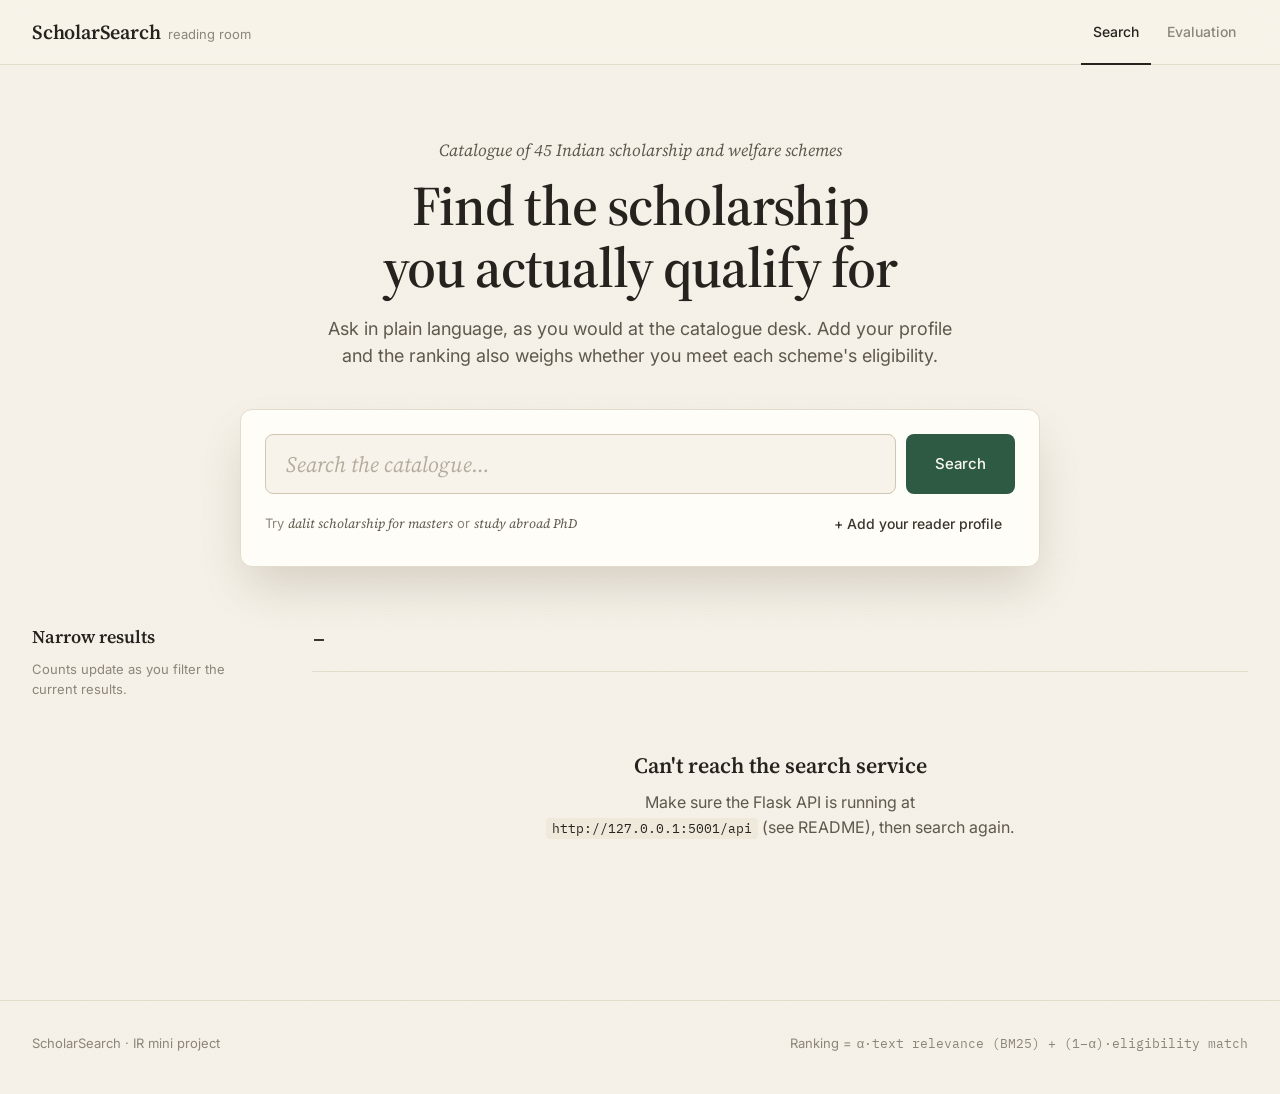
==== commit 09bd2f50: "Add dashboard, profile panel and UI updates to frontend" ====
--- a/frontend/index.html
+++ b/frontend/index.html
@@ -8,7 +8,7 @@
 <link rel="icon" href="data:image/svg+xml,%3Csvg xmlns='http://www.w3.org/2000/svg' viewBox='0 0 32 32'%3E%3Crect width='32' height='32' rx='6' fill='%232E5A44'/%3E%3Ctext x='16' y='23' text-anchor='middle' font-family='Georgia,serif' font-size='20' font-weight='600' fill='%23FBF9F4'%3ES%3C/text%3E%3C/svg%3E" />
 <link rel="preconnect" href="https://fonts.googleapis.com">
 <link rel="preconnect" href="https://fonts.gstatic.com" crossorigin>
-<link href="https://fonts.googleapis.com/css2?family=Source+Serif+4:ital,opsz,wght@0,8..60,400;0,8..60,600;1,8..60,400&family=Inter:wght@400;500;600&family=IBM+Plex+Mono:wght@400;500&display=swap" rel="stylesheet">
+<link href="https://fonts.googleapis.com/css2?family=Source+Serif+4:ital,opsz,wght@0,8..60,400;0,8..60,600;1,8..60,400&family=Inter:wght@400;500;600;800&family=IBM+Plex+Mono:wght@400;500&family=Special+Elite&display=swap" rel="stylesheet">
 <link rel="stylesheet" href="styles.css">
 <style>
   /* ---------- Catalog desk (search) ---------- */
@@ -174,14 +174,61 @@
   .ranking-mode { font-size: 13px; color: var(--stone); }
   .ranking-mode .mono { color: var(--slate); }
 
-  /* ---------- Index cards ---------- */
+  /* Typewritten echo of the query */
+  .echo {
+    margin: 0 0 10px;
+    font-family: 'Special Elite', var(--font-mono);
+    font-size: 19px;
+    line-height: 1.4;
+    color: var(--charcoal);
+    min-height: 1.4em;
+    overflow-wrap: anywhere;
+  }
+  .echo-label { color: var(--stone); }
+  .echo-caret {
+    display: inline-block;
+    width: 0.55em;
+    height: 2px;
+    margin-left: 2px;
+    background: var(--charcoal);
+    vertical-align: -2px;
+    animation: caret 900ms steps(1) infinite;
+  }
+  .echo.is-done .echo-caret { animation: caret 900ms steps(1) 3 forwards; }
+  @keyframes caret { 50% { opacity: 0; } }
+  .stamp-hint { font-size: 13px; color: var(--stone); margin: -8px 0 20px; }
+  .stamp-hint[hidden] { display: none; }
+
+  /* ---------- Index cards (applications on the desk) ---------- */
   .index-card {
     position: relative;
     padding: 20px 24px 16px;
-    margin-bottom: 16px;
-    transition: box-shadow var(--ease), border-color var(--ease);
-  }
-  .index-card:hover { box-shadow: var(--e1); border-color: var(--hairline-strong); }
+    margin-bottom: 18px;
+    border-top-right-radius: 0;
+    background-image: url("data:image/svg+xml,%3Csvg xmlns='http://www.w3.org/2000/svg' width='120' height='120'%3E%3Cfilter id='n'%3E%3CfeTurbulence type='fractalNoise' baseFrequency='1.1' numOctaves='2' stitchTiles='stitch'/%3E%3CfeColorMatrix values='0 0 0 0 0.4 0 0 0 0 0.32 0 0 0 0 0.2 0 0 0 0.05 0'/%3E%3C/filter%3E%3Crect width='100%25' height='100%25' filter='url(%23n)'/%3E%3C/svg%3E");
+    box-shadow: var(--e1);
+    transition: border-color var(--ease);
+  }
+  .index-card:hover { border-color: var(--hairline-strong); }
+
+  /* Dog-eared corner: ::before cuts the corner back to the desk, ::after is the fold */
+  .index-card::before,
+  .index-card::after {
+    content: '';
+    position: absolute;
+    top: -1px;
+    right: -1px;
+    width: 28px;
+    height: 28px;
+    pointer-events: none;
+  }
+  .index-card::before { background: linear-gradient(225deg, var(--paper) 50%, transparent 50%); }
+  .index-card::after {
+    background: linear-gradient(225deg, transparent 50%, #E2D8C3 50%, #F1EADC 85%);
+    border-bottom-left-radius: 4px;
+    filter: drop-shadow(-1px 2px 1.5px rgba(60, 45, 20, 0.16));
+  }
+  .index-card.is-loading::before, .index-card.is-loading::after { display: none; }
   .card-top {
     display: flex;
     justify-content: space-between;
@@ -206,26 +253,102 @@
   .card-title { font-size: 22px; line-height: 1.3; margin: 0 0 2px; }
   .card-provider { font-size: 14px; color: var(--slate); margin: 0; }
 
-  .stamp {
-    flex-shrink: 0;
-    min-width: 76px;
-    text-align: center;
-    padding: 6px 10px 5px;
-    border: 1.5px solid var(--accent);
-    border-radius: var(--r-sm);
-    color: var(--accent);
-  }
-  .stamp-pct {
-    display: block;
-    font-family: var(--font-mono);
+  /* Wax seal: hybrid score, embossed */
+  .seal-wrap { flex-shrink: 0; text-align: center; margin: 4px 14px 0 0; }
+  .seal {
+    position: relative;
+    width: 66px;
+    height: 66px;
+    display: grid;
+    place-items: center;
+    border-radius: 50% 46% 52% 48% / 47% 53% 46% 52%;
+    background:
+      radial-gradient(circle at 34% 28%, rgba(255, 255, 255, 0.18) 0 12%, transparent 30%),
+      radial-gradient(circle at 50% 50%, #3A6E53 0%, #2E5A44 55%, #1E3E2E 100%);
+    box-shadow:
+      inset 0 -3px 6px rgba(0, 0, 0, 0.28),
+      inset 0 2px 3px rgba(255, 255, 255, 0.12),
+      0 2px 3px rgba(40, 30, 15, 0.28),
+      0 0 0 3px rgba(46, 90, 68, 0.12);
+  }
+  .seal::before {
+    content: '';
+    position: absolute;
+    inset: 7px;
+    border-radius: 50%;
+    border: 1.5px solid rgba(0, 0, 0, 0.22);
+    box-shadow: 0 1px 0 rgba(255, 255, 255, 0.12), inset 0 1px 0 rgba(255, 255, 255, 0.1);
+  }
+  .seal-num {
+    position: relative;
+    font-family: var(--font-serif);
+    font-weight: 600;
+    font-size: 22px;
+    line-height: 1;
+    color: #8FBFA3;
+    text-shadow: -1px -1px 0 rgba(0, 0, 0, 0.55), 1px 1px 0 rgba(255, 255, 255, 0.28);
     font-variant-numeric: tabular-nums;
-    font-size: 20px;
-    font-weight: 500;
-    line-height: 1.1;
-  }
-  .stamp-label { display: block; font-size: 11px; font-weight: 500; letter-spacing: 0.02em; }
-  .stamp.is-low { border-color: var(--hairline-strong); color: var(--slate); }
-  .stamp.is-ineligible { border-color: var(--hairline-strong); color: var(--stone); border-style: dashed; }
+  }
+  .seal-num small { font-size: 11px; margin-left: 1px; }
+  .seal-label { display: block; margin-top: 4px; font-size: 11px; font-weight: 500; color: var(--stone); }
+
+  /* Rubber stamp: decision from the real eligibility score */
+  .card-body { position: relative; }
+  .rubber-stamp {
+    --stamp: var(--accent);
+    position: absolute;
+    top: 50%;
+    margin-top: -24px;
+    right: calc(28px + var(--dx, 0px));
+    z-index: 2;
+    pointer-events: none;
+    padding: 7px 16px 6px;
+    border: 3px solid var(--stamp);
+    border-radius: 7px;
+    outline: 1.5px solid var(--stamp);
+    outline-offset: 3px;
+    color: var(--stamp);
+    font-family: var(--font-sans);
+    font-weight: 800;
+    font-size: 22px;
+    line-height: 1;
+    letter-spacing: 0.14em;
+    text-transform: uppercase;
+    transform: rotate(var(--rot, -6deg));
+    filter: url(#stamp-ink);
+    mix-blend-mode: multiply;
+    opacity: 0.88;
+  }
+  .rubber-stamp.is-partial { --stamp: var(--warning); }
+  .rubber-stamp.is-ineligible { --stamp: var(--error); }
+
+  .index-card .card-top, .index-card .card-desc, .index-card .chips, .index-card .card-foot, .index-card .why { transition: opacity 400ms ease; }
+  .index-card.is-ineligible :is(.card-top, .card-desc, .chips, .card-foot, .why) { opacity: 0.55; }
+
+  /* Stamp-office motion (only applied when motion is allowed, see JS) */
+  .await-land, .await-stamp { opacity: 0; }
+  .index-card.land { animation: land 520ms cubic-bezier(0.2, 0.8, 0.25, 1) both; }
+  @keyframes land {
+    from { opacity: 0; transform: translate(var(--lx, 0px), -32px) rotate(var(--lr, 2deg)); }
+    60%  { opacity: 1; transform: translate(0, 2px) rotate(calc(var(--lr, 2deg) * -0.25)); }
+    to   { opacity: 1; transform: none; }
+  }
+  .rubber-stamp.press { animation: press 420ms cubic-bezier(0.3, 0.7, 0.4, 1) both; }
+  @keyframes press {
+    0%   { opacity: 0;    transform: rotate(var(--rot)) scale(2.4); }
+    55%  { opacity: 0.92; transform: rotate(var(--rot)) scale(0.9); }
+    78%  { transform: rotate(var(--rot)) scale(1.05); }
+    100% { opacity: 0.88; transform: rotate(var(--rot)) scale(1); }
+  }
+  .index-card.thump { animation: thump 220ms ease-out; }
+  @keyframes thump {
+    40% { transform: translateY(2px) scale(0.996); }
+  }
+  @media (prefers-reduced-motion: reduce) {
+    .await-land, .await-stamp { opacity: 1 !important; }
+    .index-card.land, .rubber-stamp.press, .index-card.thump { animation: none !important; }
+    .echo-caret { animation: none; }
+  }
 
   .card-desc { font-size: 15px; color: var(--charcoal); margin: 0 0 14px; max-width: 72ch; }
   .card-desc mark {
@@ -322,8 +445,23 @@
     .search-row .btn { min-height: 52px; padding: 0 18px; }
     .index-card { padding: 16px 16px 12px; }
     .card-title { font-size: 19px; }
-    .stamp { min-width: 64px; padding: 5px 8px 4px; }
-    .stamp-pct { font-size: 17px; }
+    .seal-wrap { margin-right: 10px; }
+    .seal { width: 54px; height: 54px; }
+    .seal::before { inset: 6px; }
+    .seal-num { font-size: 18px; }
+    /* No spare column on phones: the stamp gets its own row instead of covering text */
+    .card-body { display: flex; flex-direction: column; }
+    .rubber-stamp {
+      position: relative;
+      top: auto;
+      right: auto;
+      align-self: flex-end;
+      margin: 0 calc(10px + var(--dx, 0px) / 2) 16px 0;
+      font-size: 16px;
+      padding: 6px 11px 5px;
+      border-width: 2.5px;
+    }
+    .echo { font-size: 16px; }
     .why-row { grid-template-columns: minmax(0, 1fr) 52px; gap: 4px 12px; }
     .why-row .why-label { grid-column: 1 / -1; }
   }
@@ -331,6 +469,17 @@
 </head>
 <body>
 <a class="skip-link" href="#results">Skip to results</a>
+
+<!-- Rubber-stamp ink: warped edges + speckled, uneven fill -->
+<svg width="0" height="0" style="position:absolute" aria-hidden="true" focusable="false">
+  <filter id="stamp-ink" x="-10%" y="-20%" width="120%" height="140%">
+    <feTurbulence type="fractalNoise" baseFrequency="0.05" numOctaves="2" seed="7" result="warp" />
+    <feDisplacementMap in="SourceGraphic" in2="warp" scale="3.5" xChannelSelector="R" yChannelSelector="G" result="rough" />
+    <feTurbulence type="fractalNoise" baseFrequency="0.75" numOctaves="2" seed="3" result="grain" />
+    <feColorMatrix in="grain" type="matrix" values="0 0 0 0 0  0 0 0 0 0  0 0 0 0 0  0 0 0 -2.4 2.15" result="speckle" />
+    <feComposite in="rough" in2="speckle" operator="in" />
+  </filter>
+</svg>
 
 <nav class="topnav" aria-label="Main">
   <div class="container">
@@ -417,10 +566,12 @@
 
   <section aria-labelledby="resultsHeading">
     <h2 id="resultsHeading" class="visually-hidden">Results</h2>
+    <p class="echo" id="echo"><span class="visually-hidden" id="echoFull"></span><span aria-hidden="true"><span class="echo-label" id="echoLabel"></span><span id="echoTyped"></span><span class="echo-caret"></span></span></p>
     <div class="results-meta" aria-live="polite">
       <span id="resultCount">Loading…</span>
       <span class="ranking-mode" id="rankingMode"></span>
     </div>
+    <p class="stamp-hint" id="stampHint" hidden>Add your reader profile and each application gets stamped with your eligibility.</p>
     <div id="results" tabindex="-1"></div>
   </section>
 </main>
@@ -630,21 +781,156 @@
     </div>`;
 }
 
-function stamp(s, data) {
-  const ineligible = data.profile_applied && s.eligibility_score === 0;
-  const cls = ineligible ? ' is-ineligible' : (s.match_score >= 0.6 ? '' : ' is-low');
+// ---------- stamp office ----------
+// The decision comes only from the eligibility_score the API returned.
+// No profile means no eligibility was judged, so no stamp at all.
+const SOFT_FIELDS = ['state', 'level', 'income', 'percentage'];
+function stampDecision(s, data, profile) {
+  if (!data.profile_applied) return null;
+  const e = s.eligibility_score;
+  if (e === 0) return 'ineligible';
+  if (e === 1) return 'eligible';
+  // eligibility_match() returns a neutral 0.5 when the profile gives only
+  // gender/category (the hard checks) and the scheme passed them.
+  const softGiven = SOFT_FIELDS.some(f => profile && profile[f] !== undefined);
+  if (e === 0.5 && !softGiven) return 'eligible';
+  return 'partial';
+}
+
+// Stable pseudo-random per scheme, so a card keeps its tilt across re-renders
+function jitter(id, salt) {
+  const x = Math.sin(id * 12.9898 + salt * 78.233) * 43758.5453;
+  return x - Math.floor(x);
+}
+
+function sealHtml(s) {
+  const pct = Math.round(s.match_score * 100);
   return `
-    <div class="stamp${cls}" aria-label="${Math.round(s.match_score * 100)} percent match">
-      <span class="stamp-pct">${Math.round(s.match_score * 100)}%</span>
-      <span class="stamp-label">${ineligible ? 'ineligible' : 'match'}</span>
+    <div class="seal-wrap">
+      <div class="seal" role="img" aria-label="Hybrid score ${pct} percent">
+        <span class="seal-num">${pct}<small>%</small></span>
+      </div>
+      <span class="seal-label">hybrid</span>
     </div>`;
 }
 
-function renderResults(data) {
+function rubberStampHtml(decision, s) {
+  if (!decision) return '';
+  const label = { eligible: 'Eligible', partial: 'Partial', ineligible: 'Ineligible' }[decision];
+  return `<div class="rubber-stamp is-${decision}" role="img" aria-label="Stamped ${label}, eligibility ${fmt(s.eligibility_score)}" title="Eligibility match ${fmt(s.eligibility_score)}">${label}</div>`;
+}
+
+const reduceMotion = window.matchMedia('(prefers-reduced-motion: reduce)');
+const LAND_MS = 520, LAND_GAP = 90, STAMP_GAP = 260, IMPACT_MS = 230;
+let animTimers = [];
+let animObserver = null;
+
+function later(fn, ms) { animTimers.push(setTimeout(fn, Math.max(0, ms))); }
+function cancelAnimations() {
+  animTimers.forEach(clearTimeout);
+  animTimers = [];
+  if (animObserver) { animObserver.disconnect(); animObserver = null; }
+}
+
+function settleCard(card) {
+  card.classList.remove('await-land', 'land', 'thump');
+  card.querySelector('.rubber-stamp')?.classList.remove('await-stamp', 'press');
+  if (card.dataset.decision === 'ineligible') card.classList.add('is-ineligible');
+}
+
+function landCard(card) {
+  card.classList.remove('await-land');
+  card.classList.add('land');
+  later(() => card.classList.remove('land'), LAND_MS + 20);
+}
+
+function pressStamp(card) {
+  const st = card.querySelector('.rubber-stamp');
+  if (!st) return;
+  st.classList.remove('await-stamp');
+  st.classList.add('press');
+  later(() => {
+    card.classList.add('thump');
+    if (card.dataset.decision === 'ineligible') card.classList.add('is-ineligible');
+  }, IMPACT_MS);
+  later(() => card.classList.remove('thump'), IMPACT_MS + 240);
+}
+
+// Cards land one by one as they come into view; once a batch has landed,
+// the stamps press down on each card in order.
+function playStampOffice() {
+  const cards = [...resultsEl.querySelectorAll('.index-card')];
+  if (reduceMotion.matches) { cards.forEach(settleCard); return; }
+
+  cards.forEach(c => {
+    c.classList.add('await-land');
+    c.querySelector('.rubber-stamp')?.classList.add('await-stamp');
+  });
+  let nextLand = performance.now();
+  let nextStamp = 0;
+
+  animObserver = new IntersectionObserver(entries => {
+    const now = performance.now();
+    const entering = entries.filter(e => e.isIntersecting).map(e => e.target)
+      .sort((a, b) => cards.indexOf(a) - cards.indexOf(b));
+    if (!entering.length) return;
+    entering.forEach(c => animObserver.unobserve(c));
+
+    let t = Math.max(now, nextLand);
+    const landAt = entering.map(() => { const at = t; t += LAND_GAP; return at; });
+    nextLand = t;
+    let s = Math.max(landAt[landAt.length - 1] + LAND_MS + 60, nextStamp);
+
+    entering.forEach((card, i) => {
+      later(() => landCard(card), landAt[i] - now);
+      if (card.querySelector('.rubber-stamp')) {
+        later(() => pressStamp(card), s - now);
+        s += STAMP_GAP;
+      }
+    });
+    nextStamp = s;
+  }, { threshold: 0.1 });
+
+  cards.forEach(c => animObserver.observe(c));
+}
+
+// Typewriter echo of the query above the results
+function typeEcho(query) {
+  const echo = el('echo');
+  const label = 'Filed under: ';
+  const text = query ? `“${query}”` : 'the full catalogue';
+  el('echoFull').textContent = label + text;
+  el('echoLabel').textContent = label;
+  echo.classList.remove('is-done');
+  if (reduceMotion.matches) {
+    el('echoTyped').textContent = text;
+    echo.classList.add('is-done');
+    return;
+  }
+  el('echoTyped').textContent = '';
+  [...text].forEach((ch, i) => later(() => {
+    el('echoTyped').textContent += ch;
+    if (i === text.length - 1) echo.classList.add('is-done');
+  }, 30 + i * 38 + (ch === ' ' ? 30 : 0)));
+}
+
+let lastProfile = {};
+
+function renderResults(data, { animate = false, profile = lastProfile } = {}) {
+  cancelAnimations();
   lastData = data;
+  lastProfile = profile;
   const all = data.results;
   renderFacets(all);
   const shown = all.filter(s => passes(s));
+  if (animate) {
+    typeEcho(data.query || '');
+  } else if (el('echoFull').textContent) {
+    // A filter change cancelled the typewriter: finish the line instantly
+    el('echoTyped').textContent = el('echoFull').textContent.slice(el('echoLabel').textContent.length);
+    el('echo').classList.add('is-done');
+  }
+  el('stampHint').hidden = data.profile_applied || all.length === 0;
 
   resultCountEl.innerHTML = shown.length === all.length
     ? `<strong>${all.length}</strong> ${all.length === 1 ? 'scheme' : 'schemes'}`
@@ -665,22 +951,33 @@
   const terms = queryTerms(data.query || '');
   resultsEl.innerHTML = shown.map(s => {
     const whyId = `why-${s.scheme_id}`;
+    const decision = stampDecision(s, data, profile);
+    const vars = [
+      `--rot:${(jitter(s.scheme_id, 1) * 14 - 8).toFixed(1)}deg`,
+      `--dx:${(jitter(s.scheme_id, 2) * 20 - 10).toFixed(0)}px`,
+      `--lr:${(jitter(s.scheme_id, 3) * 8 - 4).toFixed(1)}deg`,
+      `--lx:${(jitter(s.scheme_id, 4) * 30 - 15).toFixed(0)}px`,
+    ].join(';');
+    const settled = !animate && decision === 'ineligible' ? ' is-ineligible' : '';
     return `
-      <article class="card index-card">
+      <article class="card index-card${settled}" style="${vars}"${decision ? ` data-decision="${decision}"` : ''}>
         <div class="card-top">
           <div>
             <span class="call-number" title="Category · level · catalogue number">${escapeHtml(callNumber(s))}</span>
             <h3 class="card-title">${escapeHtml(s.name)}</h3>
             <p class="card-provider">${escapeHtml(s.provider)}</p>
           </div>
-          ${stamp(s, data)}
+          ${sealHtml(s)}
         </div>
-        <p class="card-desc">${highlight(s.description, terms)}</p>
-        <div class="chips">
-          <span class="chip chip-accent">${escapeHtml(s.category)}</span>
-          <span class="chip">${escapeHtml(s.level)}</span>
-          <span class="chip">${escapeHtml(s.state)}</span>
-          ${s.gender !== 'Any' ? `<span class="chip">${escapeHtml(s.gender)} only</span>` : ''}
+        <div class="card-body">
+          <p class="card-desc">${highlight(s.description, terms)}</p>
+          <div class="chips">
+            <span class="chip chip-accent">${escapeHtml(s.category)}</span>
+            <span class="chip">${escapeHtml(s.level)}</span>
+            <span class="chip">${escapeHtml(s.state)}</span>
+            ${s.gender !== 'Any' ? `<span class="chip">${escapeHtml(s.gender)} only</span>` : ''}
+          </div>
+          ${rubberStampHtml(decision, s)}
         </div>
         <div class="card-foot">
           <span class="benefit">${escapeHtml(s.benefit_amount)}</span>
@@ -692,6 +989,8 @@
         ${whyPanel(s, data, whyId)}
       </article>`;
   }).join('');
+
+  if (animate) playStampOffice();
 }
 
 resultsEl.addEventListener('click', e => {
@@ -703,6 +1002,7 @@
 });
 
 function renderLoading() {
+  cancelAnimations();
   resultCountEl.textContent = 'Searching…';
   resultsEl.innerHTML = Array.from({ length: 3 }, () => `
     <div class="card index-card is-loading" aria-hidden="true">
@@ -727,7 +1027,7 @@
       body: JSON.stringify({ query, profile }),
     });
     const data = await res.json();
-    renderResults(data);
+    renderResults(data, { animate: true, profile });
   } catch (err) {
     resultCountEl.textContent = '';
     rankingModeEl.textContent = '';
